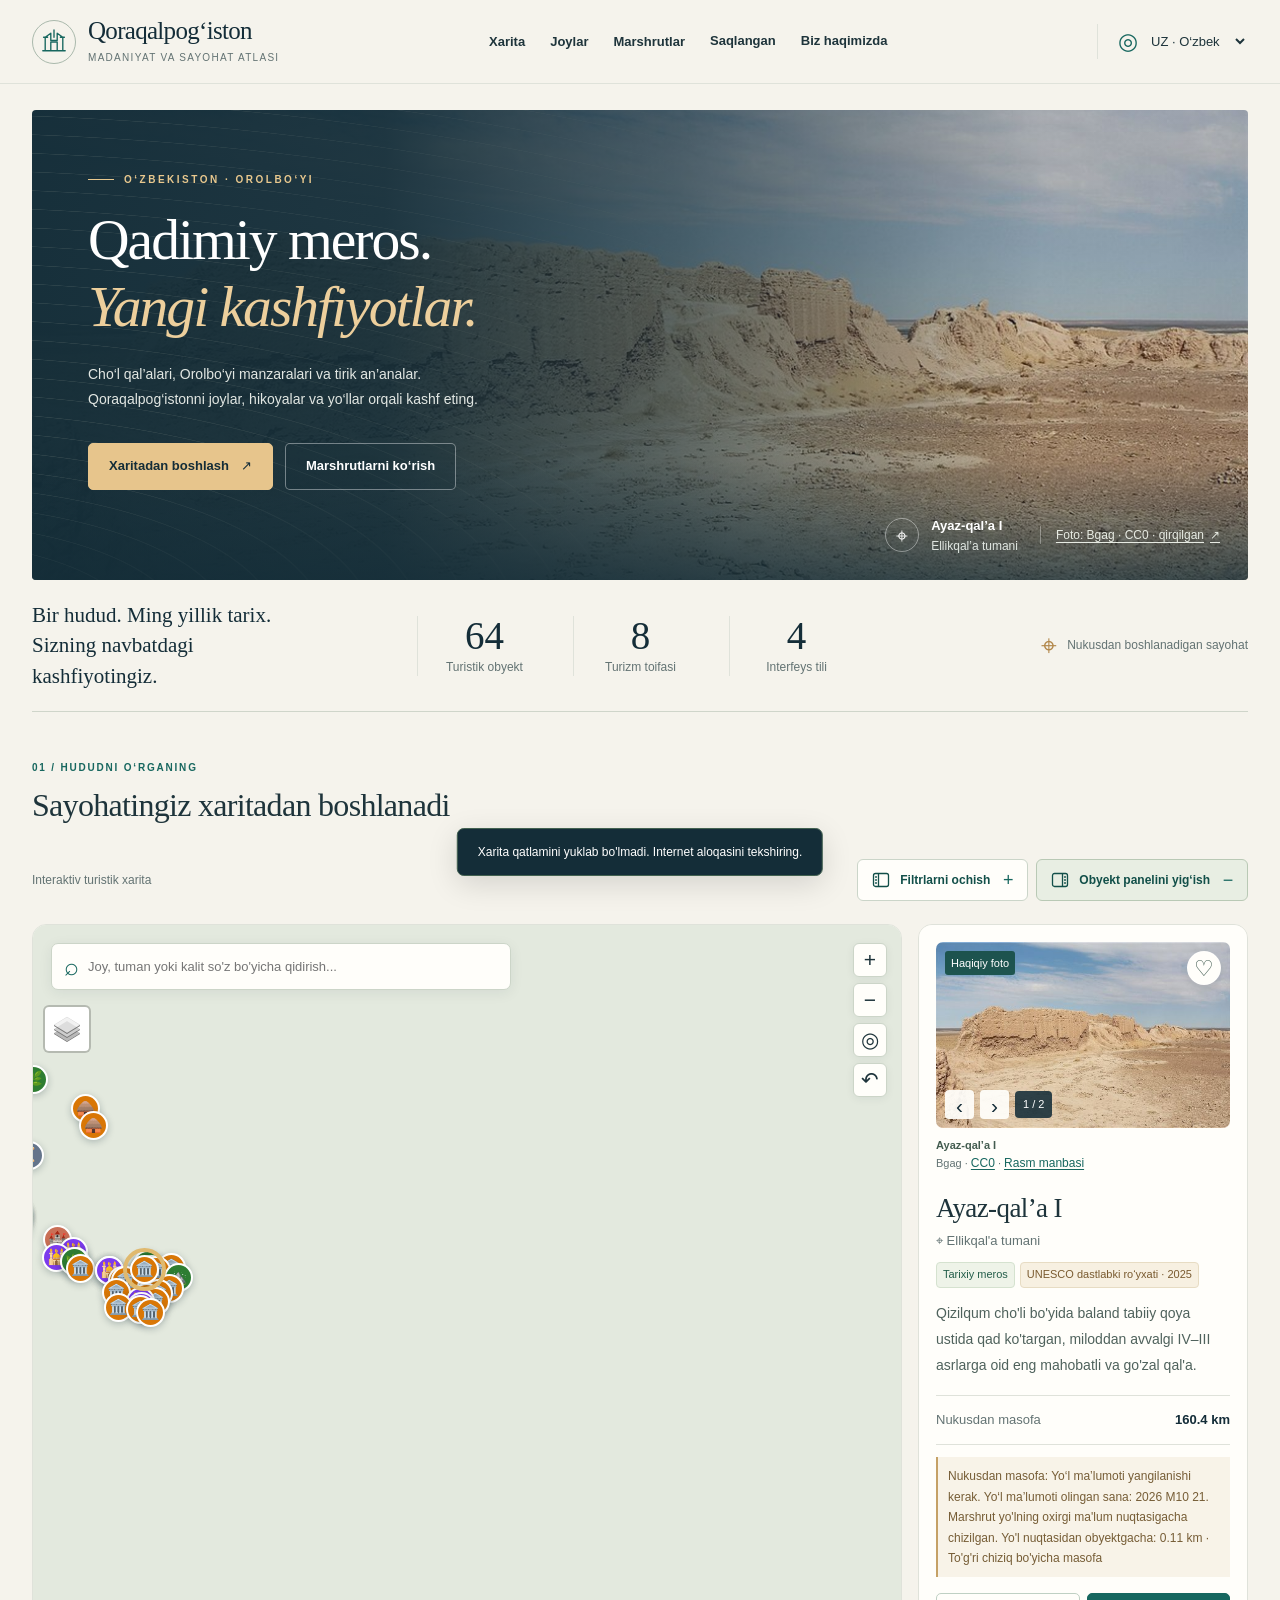
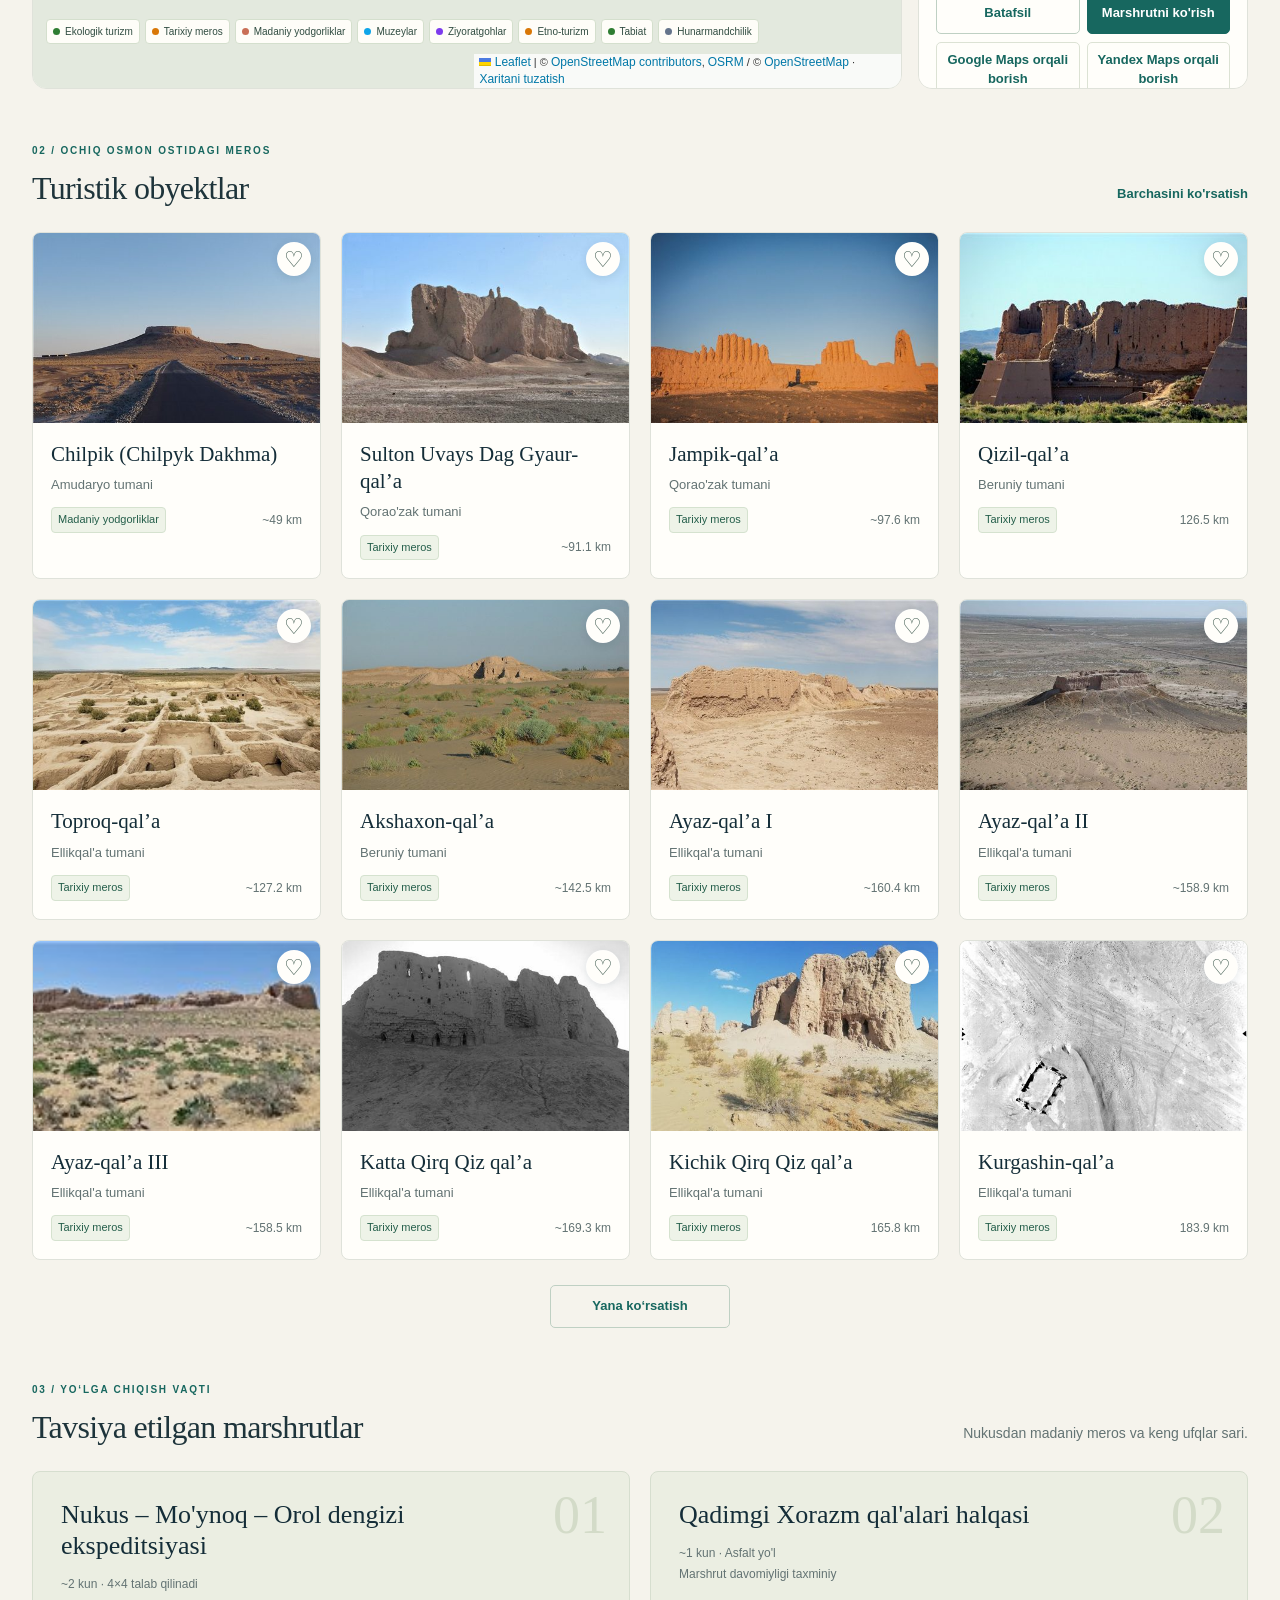
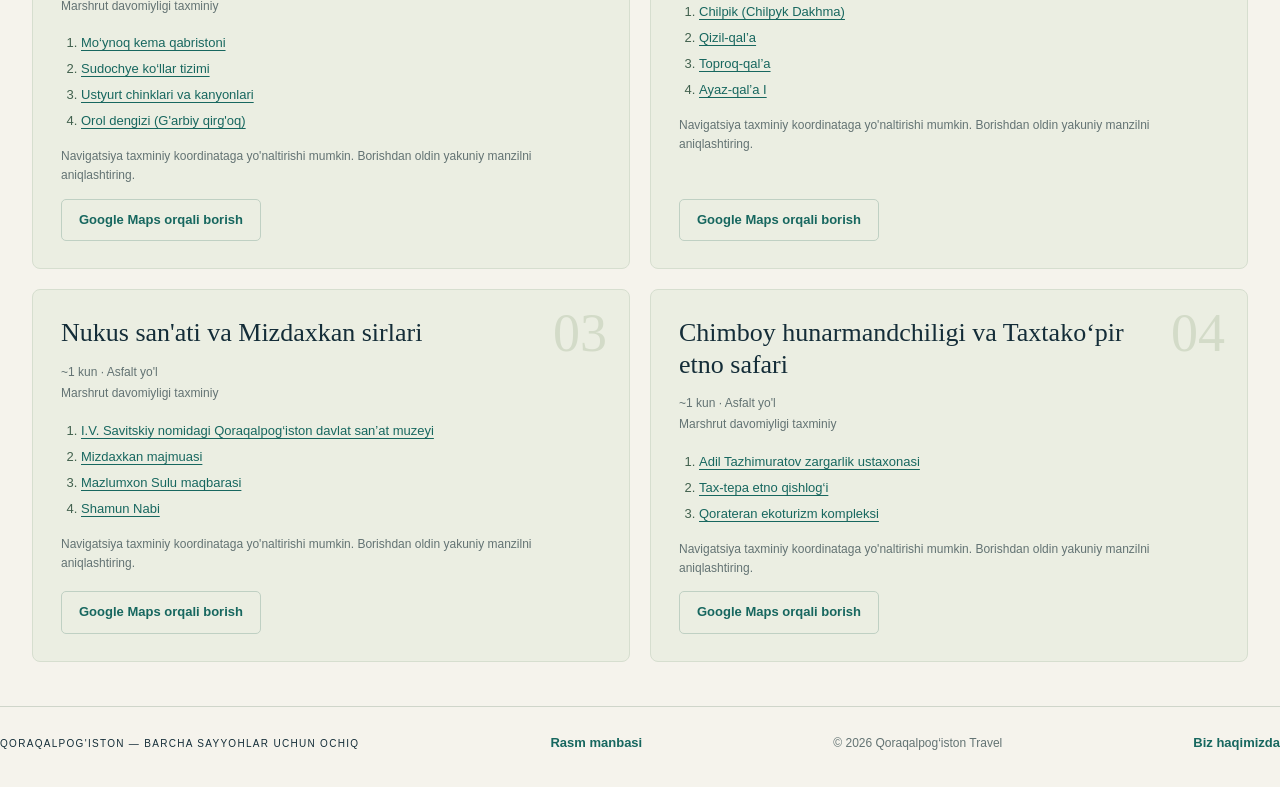
==== index.html @ 1801ad3d "Publish Qoraqalpogiston interactive tourism atlas" ====
<!doctype html>
<html lang="uz">
  <head>
    <meta charset="UTF-8" />
    <meta name="viewport" content="width=device-width, initial-scale=1" />
    <meta
      name="description"
      content="Qoraqalpog‘istonning qal’alari, muzeylari, ziyoratgohlari va tabiiy maskanlari: interaktiv xarita, fotosuratlar va sayohat yo‘nalishlari."
    />
    <meta name="theme-color" content="#142d38" />
    <title>Qoraqalpog‘iston Travel — Madaniyat va sayohat atlasi</title>
    <link rel="preload" as="image" href="assets/images/destinations/07-ayaz-qala-i-02.jpg" />
    <link rel="stylesheet" href="vendor/leaflet/leaflet.css" />
    <link rel="stylesheet" href="css/app.css" />
    <script src="vendor/leaflet/leaflet.js" defer></script>
    <script src="js/media.js" defer></script>
    <script src="js/favorites.js" defer></script>
    <script src="js/i18n.js" defer></script>
    <script src="js/routing.js" defer></script>
    <script src="js/map.js" defer></script>
    <script src="js/filters.js" defer></script>
    <script src="js/search.js" defer></script>
    <script src="js/ui.js" defer></script>
    <script src="js/app.js" defer></script>
  </head>
  <body>
    <a class="skip-link" href="#map-workspace" data-i18n="skipToMap">Xaritaga o‘tish</a>
    <header class="site-header">
      <a class="brand" href="./" data-i18n-aria-label="siteTitle" aria-label="Qoraqalpog‘iston Travel">
        <span class="brand__mark" aria-hidden="true"><svg viewBox="0 0 40 40" fill="none"><path d="M6 31h28M9 30V14l7-5v9h8V9l7 5v16M16 30V20h8v10M7 14h5M28 14h5M20 5v9" stroke="currentColor" stroke-width="1.7" stroke-linecap="round" stroke-linejoin="round" /></svg></span>
        <span>
          <strong data-i18n="brandRegion">Qoraqalpog‘iston</strong>
          <small data-i18n="atlasLabel">Madaniyat va sayohat atlasi</small>
        </span>
      </a>
      <nav class="desktop-nav" data-i18n-aria-label="navigationLabel" aria-label="Asosiy navigatsiya">
        <a href="#map-workspace" data-i18n="mapView">Xarita</a>
        <a href="#popular-destinations-section" data-i18n="navPlaces">Joylar</a>
        <a href="#routes-section" data-i18n="navRoutes">Marshrutlar</a>
        <button
          type="button"
          class="text-button"
          data-action="favorites"
          data-i18n="savedFavorites"
        >
          Saqlangan
        </button>
        <button
          type="button"
          class="text-button"
          data-action="about"
          data-i18n="navAbout"
        >
          Biz haqimizda
        </button>
      </nav>
      <label class="language-picker">
        <span class="language-picker__icon" aria-hidden="true">◎</span>
        <span class="sr-only" data-i18n="languageLabel">Tilni tanlash</span>
        <select id="language-select">
          <option value="uz">UZ · O‘zbek</option>
          <option value="kaa">Qaraqalpaq</option>
          <option value="ru">RU · Русский</option>
          <option value="en">EN · English</option>
        </select>
      </label>
    </header>
    <main id="main-content">
    <div class="intro-shell">
      <section class="atlas-hero" aria-labelledby="hero-title">
        <div class="atlas-hero__content">
          <p class="eyebrow atlas-hero__eyebrow"><span aria-hidden="true"></span><span data-i18n="heroEyebrow">O‘zbekiston · Orolbo‘yi</span></p>
          <h1 id="hero-title"><span data-i18n="heroTitle">Qadimiy meros.</span><em data-i18n="heroTitleAccent">Yangi kashfiyotlar.</em></h1>
          <p class="atlas-hero__description" data-i18n="heroDescription">Cho‘l qal’alari, Orolbo‘yi manzaralari va tirik an’analar. Qoraqalpog‘istonni joylar, hikoyalar va yo‘llar orqali kashf eting.</p>
          <div class="hero-actions">
            <a class="button button--sand" href="#map-workspace"><span data-i18n="heroMapAction">Xaritadan boshlash</span><span aria-hidden="true">↗</span></a>
            <a class="button button--ghost" href="#routes-section" data-i18n="heroRoutesAction">Marshrutlarni ko‘rish</a>
          </div>
        </div>
        <div class="hero-place">
          <span class="hero-place__symbol" aria-hidden="true">⌖</span>
          <div><strong data-i18n="heroPhotoPlace">Ayaz-qal’a I</strong><span data-i18n="heroPhotoDistrict">Ellikqal’a tumani</span></div>
          <a href="https://commons.wikimedia.org/wiki/File:Ayaz-Kala_02.jpg" target="_blank" rel="noopener noreferrer" class="hero-credit"><span data-i18n="heroPhotoCredit">Foto: Bgag · CC0 · qirqilgan</span><span aria-hidden="true">↗</span></a>
        </div>
      </section>
      <div class="atlas-overview">
        <p class="atlas-overview__intro" data-i18n="overviewIntro">Bir hudud. Ming yillik tarix.<br />Sizning navbatdagi kashfiyotingiz.</p>
        <dl class="atlas-stats">
          <div><dt data-i18n="statDestinations">Turistik obyekt</dt><dd id="atlas-count-places">64</dd></div>
          <div><dt data-i18n="statCategories">Turizm toifasi</dt><dd id="atlas-count-categories">8</dd></div>
          <div><dt data-i18n="statLanguages">Interfeys tili</dt><dd>4</dd></div>
        </dl>
        <p class="atlas-overview__note"><span aria-hidden="true">⌖</span><span data-i18n="overviewNote">Nukusdan boshlanadigan sayohat</span></p>
      </div>
    </div>
    <div class="page-shell">
      <section class="atlas-section" id="map-workspace" aria-labelledby="workspace-title" tabindex="-1">
        <div class="section-heading workspace-heading">
          <div><span class="eyebrow" data-i18n="mapEyebrow">01 / Hududni o‘rganing</span><h2 id="workspace-title" data-i18n="mapTitle">Sayohatingiz xaritadan boshlanadi</h2></div>
        </div>
      <div
        id="app-status"
        class="status-banner"
        role="status"
        aria-live="polite"
      >
        <span id="app-status-message" data-i18n="loading">
          Ma’lumotlar yuklanmoqda…
        </span>
        <button
          type="button"
          id="btn-retry-load"
          class="button button--small"
          hidden
          data-i18n="retry"
        >
          Qayta urinish
        </button>
      </div>
      <div
        id="filter-status"
        class="status-banner filter-status"
        role="status"
        aria-live="polite"
        hidden
      >
        <span id="filter-status-message"></span>
        <button
          type="button"
          id="btn-exit-filter"
          class="button button--secondary button--small"
          data-i18n="showAll"
        >
          Barchasini ko‘rsatish
        </button>
      </div>
      <div class="workspace-controls">
        <p class="workspace-controls__label" data-i18n="mapRegionLabel">Interaktiv turistik xarita</p>
        <div class="workspace-controls__buttons" role="group" data-i18n-aria-label="workspacePanels" aria-label="Xarita panellari">
          <button type="button" class="panel-toggle" data-panel-toggle="filters" aria-controls="filters-panel" aria-expanded="false" data-i18n-aria-label="showFilters" aria-label="Filtrlarni ochish">
            <svg viewBox="0 0 20 20" fill="none" aria-hidden="true"><rect x="2.5" y="3.5" width="15" height="13" rx="2" stroke="currentColor" stroke-width="1.3"/><path d="M7.5 4v12M4.5 7h1M4.5 10h1M4.5 13h1" stroke="currentColor" stroke-width="1.3" stroke-linecap="round"/></svg>
            <span data-panel-label="filters">Filtrlarni ochish</span>
            <span class="panel-toggle__arrow" aria-hidden="true">+</span>
          </button>
          <button type="button" class="panel-toggle" data-panel-toggle="details" aria-controls="right-details-panel" aria-expanded="true" data-i18n-aria-label="hideDetails" aria-label="Obyekt panelini yig‘ish">
            <svg viewBox="0 0 20 20" fill="none" aria-hidden="true"><rect x="2.5" y="3.5" width="15" height="13" rx="2" stroke="currentColor" stroke-width="1.3"/><path d="M12.5 4v12M14.5 7h1M14.5 10h1M14.5 13h1" stroke="currentColor" stroke-width="1.3" stroke-linecap="round"/></svg>
            <span data-panel-label="details">Obyekt panelini yig‘ish</span>
            <span class="panel-toggle__arrow" aria-hidden="true">−</span>
          </button>
        </div>
      </div>
      <div class="workspace workspace--filters-collapsed">
        <aside id="filters-panel" class="panel filters-panel" aria-labelledby="filters-title" hidden>
          <div class="panel-heading">
            <h3 id="filters-title" data-i18n="tourismTypesTitle">
              Turizm turlari
            </h3>
            <button
              type="button"
              id="btn-clear-filters"
              class="text-button"
              data-i18n="clearFilters"
            >
              Tozalash
            </button>
          </div>
          <div id="category-filters-container" class="category-list"></div>
          <div class="filter-group">
            <label for="district-select" data-i18n="districtFilterTitle">
              Hudud bo‘yicha
            </label>
            <select id="district-select"></select>
          </div>
          <div class="filter-group">
            <label for="distance-filter-select" data-i18n="distanceFilterTitle">
              Nukusdan xaritadagi yo‘l masofasi
            </label>
            <select id="distance-filter-select">
              <option value="all" data-i18n="distancesAll">
                Barcha masofalar
              </option>
              <option value="50" data-i18n="distanceUnder50">
                50 km dan kam
              </option>
              <option value="150" data-i18n="distance50to150">50–150 km</option>
              <option value="300" data-i18n="distance150to300">
                150–300 km
              </option>
              <option value="remote" data-i18n="distanceOver300">
                300 km dan uzoq
              </option>
            </select>
          </div>
        </aside>
        <section class="panel map-panel" data-i18n-aria-label="mapRegionLabel" aria-label="Interaktiv turistik xarita">
          <div class="map-search">
            <label
              class="sr-only"
              for="map-search-input"
              data-i18n="searchPlaceholder"
            >
              Joy, tuman yoki kalit so‘z bo‘yicha qidirish
            </label>
            <span aria-hidden="true">⌕</span>
            <input
              id="map-search-input"
              type="search"
              autocomplete="off"
              data-i18n="searchPlaceholder"
              placeholder="Joy, tuman yoki kalit so‘z bo‘yicha qidirish…"
            />
          </div>
          <div class="map-toolbar">
            <button
              type="button"
              id="btn-map-zoom-in"
              data-i18n-title="zoomIn"
              aria-label="Yaqinlashtirish"
            >
              +
            </button>
            <button
              type="button"
              id="btn-map-zoom-out"
              data-i18n-title="zoomOut"
              aria-label="Uzoqlashtirish"
            >
              −
            </button>
            <button
              type="button"
              id="btn-map-location"
              data-i18n-title="useMyLocation"
              aria-label="Mening joylashuvim"
            >
              ◎
            </button>
            <button
              type="button"
              id="btn-clear-route"
              data-i18n-title="clearRoute"
              aria-label="Marshrutni tozalash"
            >
              ↶
            </button>
          </div>
          <div id="map-container"></div>
          <div class="map-key" id="map-legend"></div>
        </section>
        <aside
          id="right-details-panel"
          class="panel details-panel"
          data-i18n-aria-label="objectDetailsTitle"
          aria-label="Tanlangan obyekt haqida ma’lumot"
          aria-live="polite"
        ></aside>
      </div>
      </section>
      <section
        id="popular-destinations-section"
        class="panel places-section"
        aria-labelledby="places-title"
      >
        <div class="section-heading">
          <div>
            <span class="eyebrow" data-i18n="placesEyebrow">
              02 / Ochiq osmon ostidagi meros
            </span>
            <h2 id="places-title" data-i18n="allDestinationsTitle">
              Turistik obyektlar
            </h2>
          </div>
          <button
            type="button"
            id="btn-show-all"
            class="text-button"
            data-i18n="showAll"
          >
            Barchasini ko‘rish
          </button>
        </div>
        <div id="popular-cards-container" class="places-grid"></div>
        <div class="section-actions">
          <button
            type="button"
            id="btn-more-places"
            class="button button--secondary"
            hidden
            data-i18n="showMore"
          >
            Yana ko‘rsatish
          </button>
        </div>
      </section>
      <section
        id="routes-section"
        class="panel routes-section"
        aria-labelledby="routes-title"
      >
        <div class="section-heading">
          <div><span class="eyebrow" data-i18n="routesEyebrow">03 / Yo‘lga chiqish vaqti</span><h2 id="routes-title" data-i18n="routesTitle">Sayohat marshrutlari</h2></div>
          <p class="section-description" data-i18n="routesDescription">Nukusdan madaniy meros va keng ufqlar sari.</p>
        </div>
        <div id="routes-container" class="routes-grid"></div>
      </section>
    </div>
    </main>
    <footer class="site-footer">
      <span data-i18n="footerSlogan">
        QORAQALPOG‘ISTON — BARCHA SAYYOHLAR UCHUN OCHIQ
      </span>
      <button
        type="button"
        class="text-button"
        data-action="sources"
        data-i18n="photoSource"
      >
        Foto manbalari
      </button>
      <span>
        ©
        <span id="footer-year">2026</span>
        Qoraqalpog‘iston Travel
      </span>
      <button
        type="button"
        class="text-button"
        data-action="about"
        data-i18n="navAbout"
      >
        Biz haqimizda
      </button>
    </footer>
    <nav class="mobile-nav" data-i18n-aria-label="navigationLabel" aria-label="Asosiy navigatsiya">
      <a href="#map-workspace">
        <span aria-hidden="true">⌖</span>
        <span data-i18n="mapView">Xarita</span>
      </a>
      <a href="#popular-destinations-section">
        <span aria-hidden="true">▦</span>
        <span data-i18n="navPlaces">Joylar</span>
      </a>
      <a href="#routes-section">
        <span aria-hidden="true">↗</span>
        <span data-i18n="navRoutes">Marshrutlar</span>
      </a>
      <button type="button" data-action="favorites">
        <span aria-hidden="true">♡</span>
        <span data-i18n="savedFavorites">Saqlangan</span>
      </button>
    </nav>
    <div id="full-details-modal" class="modal" hidden>
      <div
        class="modal__dialog"
        role="dialog"
        aria-modal="true"
        aria-labelledby="modal-title"
        tabindex="-1"
      >
        <button
          type="button"
          id="btn-close-modal"
          class="icon-button modal__close"
          data-i18n-title="close"
          aria-label="Yopish"
        >
          ×
        </button>
        <div id="modal-body-content"></div>
      </div>
    </div>
    <div id="toast" class="toast" role="status" aria-live="polite" hidden></div>
  </body>
</html>
---- vendor/leaflet/leaflet.css ----
/* required styles */

.leaflet-pane,
.leaflet-tile,
.leaflet-marker-icon,
.leaflet-marker-shadow,
.leaflet-tile-container,
.leaflet-pane > svg,
.leaflet-pane > canvas,
.leaflet-zoom-box,
.leaflet-image-layer,
.leaflet-layer {
	position: absolute;
	left: 0;
	top: 0;
	}
.leaflet-container {
	overflow: hidden;
	}
.leaflet-tile,
.leaflet-marker-icon,
.leaflet-marker-shadow {
	-webkit-user-select: none;
	   -moz-user-select: none;
	        user-select: none;
	  -webkit-user-drag: none;
	}
/* Prevents IE11 from highlighting tiles in blue */
.leaflet-tile::selection {
	background: transparent;
}
/* Safari renders non-retina tile on retina better with this, but Chrome is worse */
.leaflet-safari .leaflet-tile {
	image-rendering: -webkit-optimize-contrast;
	}
/* hack that prevents hw layers "stretching" when loading new tiles */
.leaflet-safari .leaflet-tile-container {
	width: 1600px;
	height: 1600px;
	-webkit-transform-origin: 0 0;
	}
.leaflet-marker-icon,
.leaflet-marker-shadow {
	display: block;
	}
/* .leaflet-container svg: reset svg max-width decleration shipped in Joomla! (joomla.org) 3.x */
/* .leaflet-container img: map is broken in FF if you have max-width: 100% on tiles */
.leaflet-container .leaflet-overlay-pane svg {
	max-width: none !important;
	max-height: none !important;
	}
.leaflet-container .leaflet-marker-pane img,
.leaflet-container .leaflet-shadow-pane img,
.leaflet-container .leaflet-tile-pane img,
.leaflet-container img.leaflet-image-layer,
.leaflet-container .leaflet-tile {
	max-width: none !important;
	max-height: none !important;
	width: auto;
	padding: 0;
	}

.leaflet-container img.leaflet-tile {
	/* See: https://bugs.chromium.org/p/chromium/issues/detail?id=600120 */
	mix-blend-mode: plus-lighter;
}

.leaflet-container.leaflet-touch-zoom {
	-ms-touch-action: pan-x pan-y;
	touch-action: pan-x pan-y;
	}
.leaflet-container.leaflet-touch-drag {
	-ms-touch-action: pinch-zoom;
	/* Fallback for FF which doesn't support pinch-zoom */
	touch-action: none;
	touch-action: pinch-zoom;
}
.leaflet-container.leaflet-touch-drag.leaflet-touch-zoom {
	-ms-touch-action: none;
	touch-action: none;
}
.leaflet-container {
	-webkit-tap-highlight-color: transparent;
}
.leaflet-container a {
	-webkit-tap-highlight-color: rgba(51, 181, 229, 0.4);
}
.leaflet-tile {
	filter: inherit;
	visibility: hidden;
	}
.leaflet-tile-loaded {
	visibility: inherit;
	}
.leaflet-zoom-box {
	width: 0;
	height: 0;
	-moz-box-sizing: border-box;
	     box-sizing: border-box;
	z-index: 800;
	}
/* workaround for https://bugzilla.mozilla.org/show_bug.cgi?id=888319 */
.leaflet-overlay-pane svg {
	-moz-user-select: none;
	}

.leaflet-pane         { z-index: 400; }

.leaflet-tile-pane    { z-index: 200; }
.leaflet-overlay-pane { z-index: 400; }
.leaflet-shadow-pane  { z-index: 500; }
.leaflet-marker-pane  { z-index: 600; }
.leaflet-tooltip-pane   { z-index: 650; }
.leaflet-popup-pane   { z-index: 700; }

.leaflet-map-pane canvas { z-index: 100; }
.leaflet-map-pane svg    { z-index: 200; }

.leaflet-vml-shape {
	width: 1px;
	height: 1px;
	}
.lvml {
	behavior: url(#default#VML);
	display: inline-block;
	position: absolute;
	}


/* control positioning */

.leaflet-control {
	position: relative;
	z-index: 800;
	pointer-events: visiblePainted; /* IE 9-10 doesn't have auto */
	pointer-events: auto;
	}
.leaflet-top,
.leaflet-bottom {
	position: absolute;
	z-index: 1000;
	pointer-events: none;
	}
.leaflet-top {
	top: 0;
	}
.leaflet-right {
	right: 0;
	}
.leaflet-bottom {
	bottom: 0;
	}
.leaflet-left {
	left: 0;
	}
.leaflet-control {
	float: left;
	clear: both;
	}
.leaflet-right .leaflet-control {
	float: right;
	}
.leaflet-top .leaflet-control {
	margin-top: 10px;
	}
.leaflet-bottom .leaflet-control {
	margin-bottom: 10px;
	}
.leaflet-left .leaflet-control {
	margin-left: 10px;
	}
.leaflet-right .leaflet-control {
	margin-right: 10px;
	}


/* zoom and fade animations */

.leaflet-fade-anim .leaflet-popup {
	opacity: 0;
	-webkit-transition: opacity 0.2s linear;
	   -moz-transition: opacity 0.2s linear;
	        transition: opacity 0.2s linear;
	}
.leaflet-fade-anim .leaflet-map-pane .leaflet-popup {
	opacity: 1;
	}
.leaflet-zoom-animated {
	-webkit-transform-origin: 0 0;
	    -ms-transform-origin: 0 0;
	        transform-origin: 0 0;
	}
svg.leaflet-zoom-animated {
	will-change: transform;
}

.leaflet-zoom-anim .leaflet-zoom-animated {
	-webkit-transition: -webkit-transform 0.25s cubic-bezier(0,0,0.25,1);
	   -moz-transition:    -moz-transform 0.25s cubic-bezier(0,0,0.25,1);
	        transition:         transform 0.25s cubic-bezier(0,0,0.25,1);
	}
.leaflet-zoom-anim .leaflet-tile,
.leaflet-pan-anim .leaflet-tile {
	-webkit-transition: none;
	   -moz-transition: none;
	        transition: none;
	}

.leaflet-zoom-anim .leaflet-zoom-hide {
	visibility: hidden;
	}


/* cursors */

.leaflet-interactive {
	cursor: pointer;
	}
.leaflet-grab {
	cursor: -webkit-grab;
	cursor:    -moz-grab;
	cursor:         grab;
	}
.leaflet-crosshair,
.leaflet-crosshair .leaflet-interactive {
	cursor: crosshair;
	}
.leaflet-popup-pane,
.leaflet-control {
	cursor: auto;
	}
.leaflet-dragging .leaflet-grab,
.leaflet-dragging .leaflet-grab .leaflet-interactive,
.leaflet-dragging .leaflet-marker-draggable {
	cursor: move;
	cursor: -webkit-grabbing;
	cursor:    -moz-grabbing;
	cursor:         grabbing;
	}

/* marker & overlays interactivity */
.leaflet-marker-icon,
.leaflet-marker-shadow,
.leaflet-image-layer,
.leaflet-pane > svg path,
.leaflet-tile-container {
	pointer-events: none;
	}

.leaflet-marker-icon.leaflet-interactive,
.leaflet-image-layer.leaflet-interactive,
.leaflet-pane > svg path.leaflet-interactive,
svg.leaflet-image-layer.leaflet-interactive path {
	pointer-events: visiblePainted; /* IE 9-10 doesn't have auto */
	pointer-events: auto;
	}

/* visual tweaks */

.leaflet-container {
	background: #ddd;
	outline-offset: 1px;
	}
.leaflet-container a {
	color: #0078A8;
	}
.leaflet-zoom-box {
	border: 2px dotted #38f;
	background: rgba(255,255,255,0.5);
	}


/* general typography */
.leaflet-container {
	font-family: "Helvetica Neue", Arial, Helvetica, sans-serif;
	font-size: 12px;
	font-size: 0.75rem;
	line-height: 1.5;
	}


/* general toolbar styles */

.leaflet-bar {
	box-shadow: 0 1px 5px rgba(0,0,0,0.65);
	border-radius: 4px;
	}
.leaflet-bar a {
	background-color: #fff;
	border-bottom: 1px solid #ccc;
	width: 26px;
	height: 26px;
	line-height: 26px;
	display: block;
	text-align: center;
	text-decoration: none;
	color: black;
	}
.leaflet-bar a,
.leaflet-control-layers-toggle {
	background-position: 50% 50%;
	background-repeat: no-repeat;
	display: block;
	}
.leaflet-bar a:hover,
.leaflet-bar a:focus {
	background-color: #f4f4f4;
	}
.leaflet-bar a:first-child {
	border-top-left-radius: 4px;
	border-top-right-radius: 4px;
	}
.leaflet-bar a:last-child {
	border-bottom-left-radius: 4px;
	border-bottom-right-radius: 4px;
	border-bottom: none;
	}
.leaflet-bar a.leaflet-disabled {
	cursor: default;
	background-color: #f4f4f4;
	color: #bbb;
	}

.leaflet-touch .leaflet-bar a {
	width: 30px;
	height: 30px;
	line-height: 30px;
	}
.leaflet-touch .leaflet-bar a:first-child {
	border-top-left-radius: 2px;
	border-top-right-radius: 2px;
	}
.leaflet-touch .leaflet-bar a:last-child {
	border-bottom-left-radius: 2px;
	border-bottom-right-radius: 2px;
	}

/* zoom control */

.leaflet-control-zoom-in,
.leaflet-control-zoom-out {
	font: bold 18px 'Lucida Console', Monaco, monospace;
	text-indent: 1px;
	}

.leaflet-touch .leaflet-control-zoom-in, .leaflet-touch .leaflet-control-zoom-out  {
	font-size: 22px;
	}


/* layers control */

.leaflet-control-layers {
	box-shadow: 0 1px 5px rgba(0,0,0,0.4);
	background: #fff;
	border-radius: 5px;
	}
.leaflet-control-layers-toggle {
	background-image: url(images/layers.png);
	width: 36px;
	height: 36px;
	}
.leaflet-retina .leaflet-control-layers-toggle {
	background-image: url(images/layers-2x.png);
	background-size: 26px 26px;
	}
.leaflet-touch .leaflet-control-layers-toggle {
	width: 44px;
	height: 44px;
	}
.leaflet-control-layers .leaflet-control-layers-list,
.leaflet-control-layers-expanded .leaflet-control-layers-toggle {
	display: none;
	}
.leaflet-control-layers-expanded .leaflet-control-layers-list {
	display: block;
	position: relative;
	}
.leaflet-control-layers-expanded {
	padding: 6px 10px 6px 6px;
	color: #333;
	background: #fff;
	}
.leaflet-control-layers-scrollbar {
	overflow-y: scroll;
	overflow-x: hidden;
	padding-right: 5px;
	}
.leaflet-control-layers-selector {
	margin-top: 2px;
	position: relative;
	top: 1px;
	}
.leaflet-control-layers label {
	display: block;
	font-size: 13px;
	font-size: 1.08333em;
	}
.leaflet-control-layers-separator {
	height: 0;
	border-top: 1px solid #ddd;
	margin: 5px -10px 5px -6px;
	}

/* Default icon URLs */
.leaflet-default-icon-path { /* used only in path-guessing heuristic, see L.Icon.Default */
	background-image: url(images/marker-icon.png);
	}


/* attribution and scale controls */

.leaflet-container .leaflet-control-attribution {
	background: #fff;
	background: rgba(255, 255, 255, 0.8);
	margin: 0;
	}
.leaflet-control-attribution,
.leaflet-control-scale-line {
	padding: 0 5px;
	color: #333;
	line-height: 1.4;
	}
.leaflet-control-attribution a {
	text-decoration: none;
	}
.leaflet-control-attribution a:hover,
.leaflet-control-attribution a:focus {
	text-decoration: underline;
	}
.leaflet-attribution-flag {
	display: inline !important;
	vertical-align: baseline !important;
	width: 1em;
	height: 0.6669em;
	}
.leaflet-left .leaflet-control-scale {
	margin-left: 5px;
	}
.leaflet-bottom .leaflet-control-scale {
	margin-bottom: 5px;
	}
.leaflet-control-scale-line {
	border: 2px solid #777;
	border-top: none;
	line-height: 1.1;
	padding: 2px 5px 1px;
	white-space: nowrap;
	-moz-box-sizing: border-box;
	     box-sizing: border-box;
	background: rgba(255, 255, 255, 0.8);
	text-shadow: 1px 1px #fff;
	}
.leaflet-control-scale-line:not(:first-child) {
	border-top: 2px solid #777;
	border-bottom: none;
	margin-top: -2px;
	}
.leaflet-control-scale-line:not(:first-child):not(:last-child) {
	border-bottom: 2px solid #777;
	}

.leaflet-touch .leaflet-control-attribution,
.leaflet-touch .leaflet-control-layers,
.leaflet-touch .leaflet-bar {
	box-shadow: none;
	}
.leaflet-touch .leaflet-control-layers,
.leaflet-touch .leaflet-bar {
	border: 2px solid rgba(0,0,0,0.2);
	background-clip: padding-box;
	}


/* popup */

.leaflet-popup {
	position: absolute;
	text-align: center;
	margin-bottom: 20px;
	}
.leaflet-popup-content-wrapper {
	padding: 1px;
	text-align: left;
	border-radius: 12px;
	}
.leaflet-popup-content {
	margin: 13px 24px 13px 20px;
	line-height: 1.3;
	font-size: 13px;
	font-size: 1.08333em;
	min-height: 1px;
	}
.leaflet-popup-content p {
	margin: 17px 0;
	margin: 1.3em 0;
	}
.leaflet-popup-tip-container {
	width: 40px;
	height: 20px;
	position: absolute;
	left: 50%;
	margin-top: -1px;
	margin-left: -20px;
	overflow: hidden;
	pointer-events: none;
	}
.leaflet-popup-tip {
	width: 17px;
	height: 17px;
	padding: 1px;

	margin: -10px auto 0;
	pointer-events: auto;

	-webkit-transform: rotate(45deg);
	   -moz-transform: rotate(45deg);
	    -ms-transform: rotate(45deg);
	        transform: rotate(45deg);
	}
.leaflet-popup-content-wrapper,
.leaflet-popup-tip {
	background: white;
	color: #333;
	box-shadow: 0 3px 14px rgba(0,0,0,0.4);
	}
.leaflet-container a.leaflet-popup-close-button {
	position: absolute;
	top: 0;
	right: 0;
	border: none;
	text-align: center;
	width: 24px;
	height: 24px;
	font: 16px/24px Tahoma, Verdana, sans-serif;
	color: #757575;
	text-decoration: none;
	background: transparent;
	}
.leaflet-container a.leaflet-popup-close-button:hover,
.leaflet-container a.leaflet-popup-close-button:focus {
	color: #585858;
	}
.leaflet-popup-scrolled {
	overflow: auto;
	}

.leaflet-oldie .leaflet-popup-content-wrapper {
	-ms-zoom: 1;
	}
.leaflet-oldie .leaflet-popup-tip {
	width: 24px;
	margin: 0 auto;

	-ms-filter: "progid:DXImageTransform.Microsoft.Matrix(M11=0.70710678, M12=0.70710678, M21=-0.70710678, M22=0.70710678)";
	filter: progid:DXImageTransform.Microsoft.Matrix(M11=0.70710678, M12=0.70710678, M21=-0.70710678, M22=0.70710678);
	}

.leaflet-oldie .leaflet-control-zoom,
.leaflet-oldie .leaflet-control-layers,
.leaflet-oldie .leaflet-popup-content-wrapper,
.leaflet-oldie .leaflet-popup-tip {
	border: 1px solid #999;
	}


/* div icon */

.leaflet-div-icon {
	background: #fff;
	border: 1px solid #666;
	}


/* Tooltip */
/* Base styles for the element that has a tooltip */
.leaflet-tooltip {
	position: absolute;
	padding: 6px;
	background-color: #fff;
	border: 1px solid #fff;
	border-radius: 3px;
	color: #222;
	white-space: nowrap;
	-webkit-user-select: none;
	-moz-user-select: none;
	-ms-user-select: none;
	user-select: none;
	pointer-events: none;
	box-shadow: 0 1px 3px rgba(0,0,0,0.4);
	}
.leaflet-tooltip.leaflet-interactive {
	cursor: pointer;
	pointer-events: auto;
	}
.leaflet-tooltip-top:before,
.leaflet-tooltip-bottom:before,
.leaflet-tooltip-left:before,
.leaflet-tooltip-right:before {
	position: absolute;
	pointer-events: none;
	border: 6px solid transparent;
	background: transparent;
	content: "";
	}

/* Directions */

.leaflet-tooltip-bottom {
	margin-top: 6px;
}
.leaflet-tooltip-top {
	margin-top: -6px;
}
.leaflet-tooltip-bottom:before,
.leaflet-tooltip-top:before {
	left: 50%;
	margin-left: -6px;
	}
.leaflet-tooltip-top:before {
	bottom: 0;
	margin-bottom: -12px;
	border-top-color: #fff;
	}
.leaflet-tooltip-bottom:before {
	top: 0;
	margin-top: -12px;
	margin-left: -6px;
	border-bottom-color: #fff;
	}
.leaflet-tooltip-left {
	margin-left: -6px;
}
.leaflet-tooltip-right {
	margin-left: 6px;
}
.leaflet-tooltip-left:before,
.leaflet-tooltip-right:before {
	top: 50%;
	margin-top: -6px;
	}
.leaflet-tooltip-left:before {
	right: 0;
	margin-right: -12px;
	border-left-color: #fff;
	}
.leaflet-tooltip-right:before {
	left: 0;
	margin-left: -12px;
	border-right-color: #fff;
	}

/* Printing */

@media print {
	/* Prevent printers from removing background-images of controls. */
	.leaflet-control {
		-webkit-print-color-adjust: exact;
		print-color-adjust: exact;
		}
	}
---- css/app.css ----
﻿:root {
  --navy: #142d38;
  --navy-soft: #233e48;
  --teal: #17675f;
  --teal-dark: #124f49;
  --sand: #b2874a;
  --gold: #e7c58c;
  --ink: #1e343b;
  --muted: #637373;
  --line: #dfe2da;
  --paper: #fffefa;
  --background: #f5f3ec;
  --radius: 14px;
  --serif: Georgia, "Times New Roman", serif;
  font-family: "Segoe UI", Arial, sans-serif;
  color: var(--ink);
  background: var(--background);
  font-synthesis: none;
}
* { box-sizing: border-box; }
html { scroll-behavior: smooth; scroll-padding-top: 96px; }
body { margin: 0; line-height: 1.5; }
button, input, select { font: inherit; }
button, a, input, select { -webkit-tap-highlight-color: transparent; }
button { color: inherit; cursor: pointer; }
button:disabled { opacity: .5; cursor: wait; }
:where(button, a, input, select, [tabindex]):focus-visible {
  outline: 3px solid #b78843;
  outline-offset: 4px;
}
[hidden] { display: none !important; }
h1, h2, h3, p { margin: 0; }
h2 { font: 400 clamp(26px, 2.5vw, 36px)/1.15 var(--serif); letter-spacing: -.7px; }
h3 { font-size: 16px; }
a { color: var(--teal); text-decoration: none; }
img { display: block; max-width: 100%; }
svg { display: block; }
.sr-only {
  position: absolute; width: 1px; height: 1px; padding: 0; overflow: hidden;
  clip: rect(0, 0, 0, 0); white-space: nowrap; border: 0;
}
.skip-link { position: absolute; left: 16px; top: -80px; z-index: 3000; padding: 12px 18px; background: white; }
.skip-link:focus { top: 12px; }
.site-header {
  position: sticky; top: 0; z-index: 1000; min-height: 84px;
  padding: 16px max(32px, calc((100vw - 1560px) / 2));
  display: flex; align-items: center; justify-content: space-between; gap: 28px;
  border-bottom: 1px solid var(--line); background: var(--background);
}
.brand { display: flex; align-items: center; gap: 12px; color: var(--navy); flex-shrink: 0; }
.brand__mark {
  display: grid; place-items: center; width: 44px; height: 44px;
  color: var(--teal); border: 1px solid #aab9ac; border-radius: 50%;
}
.brand__mark svg { width: 32px; height: 32px; }
.brand strong { display: block; font: 400 25px/1 var(--serif); letter-spacing: -.7px; }
.brand small { display: block; margin-top: 7px; color: var(--muted); font-size: 10px; letter-spacing: 1.3px; text-transform: uppercase; }
.desktop-nav { display: flex; align-items: center; gap: 25px; font-size: 13px; }
.desktop-nav a, .desktop-nav .text-button { color: var(--ink); font-size: inherit; font-weight: 600; }
.desktop-nav a:hover, .text-button:hover { color: var(--teal); text-decoration: underline; text-underline-offset: 5px; }
.text-button { padding: 3px 0; border: 0; background: none; color: var(--teal); font-size: 13px; font-weight: 600; line-height: 1.4; }
.language-picker { display: flex; align-items: center; gap: 6px; flex-shrink: 0; padding-left: 20px; border-left: 1px solid var(--line); }
.language-picker__icon { font-size: 23px; color: var(--teal); }
.language-picker select { max-width: 140px; padding: 7px 3px; border: 0; background: transparent; color: var(--ink); font-size: 13px; cursor: pointer; }
.intro-shell, .page-shell { width: min(100%, 1624px); margin-inline: auto; padding-inline: 32px; }
.intro-shell { padding-top: 26px; }
.atlas-hero {
  position: relative; isolation: isolate; overflow: hidden; min-height: 470px;
  display: flex; align-items: center; padding: 54px 56px 82px; color: white; border-radius: 4px;
  background-color: var(--navy);
  background-image: linear-gradient(90deg, #142d38fa 0%, #142d38ef 29%, #142d38a8 53%, #142d3824 83%), url("../assets/images/destinations/07-ayaz-qala-i-02.jpg");
  background-size: cover; background-position: center, right 48%;
}
.atlas-hero::before {
  content: ""; position: absolute; inset: 0; z-index: -1; pointer-events: none; opacity: .12;
  background: repeating-radial-gradient(ellipse at -10% 110%, transparent 0 30px, #c0c4b4 31px 32px, transparent 33px 48px);
  mask-image: linear-gradient(90deg, black, transparent 60%);
}
.atlas-hero::after {
  content: ""; position: absolute; inset: auto 0 0; height: 120px; z-index: -1;
  background: linear-gradient(0deg, #142d38bd, transparent); pointer-events: none;
}
.atlas-hero__content { max-width: 610px; }
.eyebrow { display: block; margin-bottom: 12px; color: var(--teal); font-size: 10px; font-weight: 650; letter-spacing: 1.8px; text-transform: uppercase; }
.atlas-hero__eyebrow { display: flex; align-items: center; gap: 10px; margin-bottom: 23px; color: #e8c88e; letter-spacing: 2.5px; }
.atlas-hero__eyebrow > span:first-child { width: 26px; height: 1px; background: currentColor; }
.atlas-hero h1 { font: 400 clamp(42px, 4.5vw, 68px)/1.04 var(--serif); letter-spacing: -2px; }
.atlas-hero h1 > span, .atlas-hero h1 em { display: block; }
.atlas-hero h1 em { margin-top: 7px; color: #edcf9c; font-weight: 400; }
.atlas-hero__description { max-width: 450px; margin-top: 25px; color: #e2e7e3; font-size: 14px; line-height: 1.85; }
.hero-actions { display: flex; flex-wrap: wrap; gap: 12px; margin-top: 30px; }
.button {
  display: inline-flex; align-items: center; justify-content: center; gap: 12px;
  padding: 11px 17px; border: 1px solid var(--teal); border-radius: 5px;
  background: var(--teal); color: white; font-size: 13px; font-weight: 600; line-height: 1.45; text-align: center;
}
.button:hover { background: var(--teal-dark); color: white; }
.button--sand { padding: 13px 20px; background: var(--gold); border-color: var(--gold); color: var(--navy); }
.button--sand:hover { background: #f1d7ad; color: var(--navy); }
.button--ghost { padding: 13px 20px; background: #142d3833; border-color: #ffffff66; color: #fff; }
.button--ghost:hover { background: #ffffff1c; border-color: #fff; }
.button--secondary { background: transparent; color: var(--teal); border-color: #bfd0c3; }
.button--secondary:hover { background: #edf3e9; color: var(--teal-dark); }
.button--small { padding: 7px 11px; }
.hero-place { position: absolute; right: 28px; bottom: 25px; display: flex; align-items: center; gap: 12px; color: white; }
.hero-place__symbol { display: grid; place-items: center; width: 34px; height: 34px; border: 1px solid #ffffff65; border-radius: 50%; font-size: 21px; }
.hero-place strong { display: block; font-size: 13px; font-weight: 600; }
.hero-place > div > span { display: block; margin-top: 2px; font-size: 12px; color: #e1e7e2; }
.hero-credit { display: flex; align-items: center; gap: 6px; margin-left: 10px; padding-left: 15px; border-left: 1px solid #ffffff55; font-size: 12px; color: #e7ebe3; text-decoration: underline; text-underline-offset: 3px; }
.atlas-overview { display: grid; grid-template-columns: 1fr minmax(380px, 1.25fr) 1fr; align-items: center; gap: 28px; min-height: 132px; border-bottom: 1px solid #cfd5ca; }
.atlas-overview__intro { max-width: 260px; color: var(--navy); font: 400 21px/1.45 var(--serif); }
.atlas-stats { display: grid; grid-template-columns: repeat(3, 1fr); gap: 22px; margin: 0; }
.atlas-stats > div { display: flex; flex-direction: column-reverse; align-items: center; border-left: 1px solid var(--line); }
.atlas-stats dt { margin-top: 3px; color: var(--muted); font-size: 12px; text-align: center; }
.atlas-stats dd { margin: 0; font: 400 39px/1 var(--serif); color: var(--navy); }
.atlas-overview__note { display: flex; align-items: center; justify-self: end; gap: 10px; max-width: 220px; color: var(--muted); font-size: 12px; line-height: 1.7; }
.atlas-overview__note > span:first-child { font-size: 28px; color: var(--sand); }
.page-shell { width: min(100%, 1920px); padding-top: 48px; padding-bottom: 44px; display: flex; flex-direction: column; gap: 54px; }
.atlas-section { min-width: 0; }
.section-heading { display: flex; align-items: end; justify-content: space-between; gap: 24px; margin-bottom: 25px; }
.section-description { max-width: 300px; color: var(--muted); font-size: 14px; line-height: 1.8; }
.workspace-controls { position: sticky; top: 83px; z-index: 900; display: flex; align-items: center; justify-content: space-between; gap: 18px; margin-bottom: 13px; padding-block: 10px; background: var(--background); }
.workspace-controls__label { color: var(--muted); font-size: 12px; }
.workspace-controls__buttons { display: flex; flex-wrap: wrap; gap: 8px; }
.panel-toggle { display: inline-flex; align-items: center; justify-content: center; gap: 9px; min-width: 0; min-height: 42px; padding: 9px 13px; border: 1px solid #cbd5c9; border-radius: 6px; background: var(--paper); color: var(--teal-dark); font-size: 12px; font-weight: 600; }
.panel-toggle [data-panel-label] { min-width: 0; overflow-wrap: anywhere; }
.panel-toggle svg { width: 20px; height: 20px; flex-shrink: 0; }
.panel-toggle:hover { background: #edf3e9; border-color: #a5baa7; }
.panel-toggle[aria-expanded="true"] { background: #e8eee3; border-color: #b9c9b5; }
.panel-toggle__arrow { flex-shrink: 0; min-width: 12px; margin-left: 3px; color: var(--teal); font-size: 18px; font-weight: 400; line-height: 1; }
.workspace { --workspace-height: clamp(660px, calc(100svh - 135px), 960px); display: grid; grid-template-columns: 246px minmax(0, 1fr) 330px; grid-template-areas: "filters map details"; gap: 16px; align-items: stretch; }
.workspace--filters-collapsed { grid-template-columns: minmax(0, 1fr) 330px; grid-template-areas: "map details"; }
.workspace--details-collapsed { grid-template-columns: 246px minmax(0, 1fr); grid-template-areas: "filters map"; }
.workspace--filters-collapsed.workspace--details-collapsed { grid-template-columns: minmax(0, 1fr); grid-template-areas: "map"; }
.workspace > .filters-panel { grid-area: filters; }
.workspace > .map-panel { grid-area: map; }
.workspace > .details-panel { grid-area: details; }
.workspace > .filters-panel, .workspace > .details-panel { height: var(--workspace-height); min-height: 0; overflow: auto; overscroll-behavior: contain; scrollbar-width: thin; scrollbar-color: #c8d1c3 transparent; scroll-margin-top: 95px; }
.panel { min-width: 0; background: var(--paper); border: 1px solid var(--line); border-radius: var(--radius); }
.filters-panel { padding: 20px 18px; }
.panel-heading { display: flex; align-items: start; justify-content: space-between; gap: 12px; padding-bottom: 16px; border-bottom: 1px solid var(--line); }
.panel-heading h3 { font: 400 20px/1.2 var(--serif); }
.panel-heading .text-button { max-width: 92px; text-align: right; font-size: 12px; }
.category-list { padding: 11px 0; display: grid; gap: 3px; }
.category-option { display: flex; align-items: center; justify-content: space-between; gap: 8px; padding: 8px 1px; color: #425750; font-size: 13px; cursor: pointer; border-radius: 5px; }
.category-option:hover { background: #edf3e9; }
.category-option > div, .category-label { display: flex; align-items: center; gap: 7px; }
.category-label { flex: 1; min-width: 0; }
.category-label > span:last-child { min-width: 0; overflow-wrap: anywhere; }
.category-input { width: 15px; height: 15px; flex-shrink: 0; margin: 0; accent-color: var(--teal); }
.category-count { flex-shrink: 0; min-width: 23px; padding: 2px 5px; border: 1px solid #e2e7dd; border-radius: 4px; color: #647163; background: #f4f5ee; font-size: 11px; text-align: center; }
.filter-group { margin-top: 12px; padding-top: 14px; border-top: 1px solid var(--line); }
.filter-group label { display: block; margin-bottom: 8px; color: #485e59; font-size: 12px; font-weight: 650; }
.filter-group select { width: 100%; max-width: 100%; min-width: 0; padding: 10px 5px; color: var(--ink); background: #f7f8f2; border: 1px solid #dce1d5; border-radius: 5px; font-size: 13px; }
.field-note { margin-top: 8px; color: var(--muted); font-size: 12px; line-height: 1.6; }
.map-panel { position: relative; overflow: hidden; isolation: isolate; height: var(--workspace-height, 760px); }
#map-container { width: 100%; height: 100%; min-height: 400px; z-index: 0; background: #e3e9de; }
.map-search { position: absolute; top: 18px; left: 18px; right: 69px; max-width: 460px; z-index: 500; display: flex; align-items: center; gap: 9px; padding: 0 12px; background: var(--paper); border: 1px solid #ccd5c8; border-radius: 7px; box-shadow: 0 3px 14px #142d3812; }
.map-search > span { color: var(--teal); font-size: 25px; }
.map-search input { width: 100%; min-width: 0; padding: 13px 0; background: none; border: 0; color: var(--ink); font-size: 13px; }
.map-search input:focus-visible { outline-offset: 0; }
.map-toolbar { position: absolute; right: 14px; top: 18px; z-index: 500; display: grid; gap: 6px; }
.map-toolbar button { display: grid; place-items: center; width: 34px; height: 34px; padding: 0; border: 1px solid #ccd5c8; border-radius: 6px; background: var(--paper); font-size: 21px; box-shadow: 0 2px 8px #142d3810; }
.map-toolbar button:hover { background: #edf3e9; }
.map-key { position: absolute; left: 13px; bottom: 44px; right: 13px; z-index: 500; display: flex; flex-wrap: wrap; gap: 5px; pointer-events: none; color: #304c41; font-size: 10px; }
.map-key > span { display: flex; align-items: center; gap: 5px; padding: 4px 6px; border: 1px solid #d4dfcd; border-radius: 4px; background: #fffefaf2; }
.map-key i { display: block; width: 7px; height: 7px; border-radius: 50%; }
.map-pin, .capital-pin { display: grid; place-items: center; width: 29px; height: 29px; border: 2px solid white; border-radius: 50%; color: white; font-size: 15px; box-shadow: 0 2px 7px #142d3840; cursor: pointer; }
.map-pin:hover { outline: 3px solid #fff9; }
.map-pin--selected { outline: 4px solid #e0b96e; outline-offset: 3px; }
.capital-pin { background: #294b69; font-size: 16px; }
.custom-destination-pin, .custom-nukus-pin { background: transparent; border: 0; }
.leaflet-container { font: 13px "Segoe UI", Arial, sans-serif; }
.leaflet-control-layers { border-radius: 6px !important; font-size: 13px !important; }
.leaflet-top.leaflet-left .leaflet-control-layers { margin-top: 80px; }
.leaflet-control-attribution { max-width: 90%; font-size: 11px !important; line-height: 1.4; }
.leaflet-control-attribution a { font-size: 12px; }
.details-panel { padding: 17px; }
.gallery { position: relative; overflow: hidden; border-radius: 7px; background: #e9eee3; }
.gallery__image { width: 100%; height: 186px; object-fit: cover; }
.gallery__controls { position: absolute; left: 9px; bottom: 9px; display: flex; align-items: center; gap: 6px; }
.gallery__counter { padding: 5px 8px; background: #142d38df; border-radius: 4px; color: white; font-size: 11px; }
.gallery__controls button { width: 29px; height: 29px; padding: 0; background: #fffefaef; border: 0; border-radius: 4px; color: var(--navy); font-size: 21px; }
.favorite-button { position: absolute; top: 9px; right: 9px; display: grid; place-items: center; width: 34px; height: 34px; padding: 0; background: var(--paper); border: 1px solid #ffffff88; border-radius: 50%; color: #405b50; font-size: 22px; box-shadow: 0 2px 8px #142d381a; }
.favorite-button[aria-pressed="true"] { color: #a63b47; }
.photo-badge { position: absolute; top: 9px; left: 9px; max-width: calc(100% - 64px); padding: 4px 6px; border-radius: 3px; background: #174f46eb; color: white; font-size: 11px; }
.photo-badge--overview { background: #75552beb; }
.photo-credit { margin-top: 8px; color: var(--muted); font-size: 11px; line-height: 1.65; overflow-wrap: anywhere; }
.photo-credit a { font-size: 12px; text-decoration: underline; text-underline-offset: 2px; }
.photo-credit__caption { color: #435c4f; font-weight: 600; }
.photo-credit__required { display: block; margin-top: 6px; }
.photo-placeholder { display: flex; flex-direction: column; align-items: center; justify-content: center; gap: 8px; height: 186px; padding: 20px; background: #eceee3; color: var(--muted); font-size: 12px; text-align: center; }
.photo-placeholder > span:first-child { color: var(--sand); font-size: 30px; }
.destination-title { margin-top: 19px; font: 400 27px/1.15 var(--serif); letter-spacing: -.6px; }
.destination-district { margin: 7px 0 12px; color: var(--muted); font-size: 13px; }
.destination-tags { display: flex; flex-wrap: wrap; gap: 5px; margin-bottom: 13px; }
.tag { padding: 3px 6px; border: 1px solid #d5e2cf; border-radius: 4px; background: #eef3e8; color: #245e4a; font-size: 11px; line-height: 1.6; }
.tag--sand { color: #795a2f; background: #f7f0e1; border-color: #e7dcc3; }
.destination-description { margin-bottom: 16px; color: #4f625c; font-size: 14px; line-height: 1.85; }
.stats { display: grid; gap: 11px; margin: 0; padding: 14px 0; border-top: 1px solid var(--line); border-bottom: 1px solid var(--line); font-size: 13px; }
.stat { display: flex; align-items: baseline; justify-content: space-between; gap: 15px; }
.stat dt { max-width: 52%; color: var(--muted); }
.stat dd { flex: 1; min-width: 0; margin: 0; color: var(--navy); font-weight: 650; line-height: 1.6; text-align: right; overflow-wrap: anywhere; }
.route-note { margin-top: 12px; padding: 9px 10px; border-left: 2px solid #c5a166; background: #f8f3e8; color: #765d36; font-size: 12px; line-height: 1.7; }
.route-note:empty { display: none; }
.detail-actions { display: flex; flex-wrap: wrap; gap: 7px; margin-top: 16px; }
.detail-actions .button { flex: 1; min-width: 110px; padding: 10px 8px; font-size: 13px; }
.navigation-links { display: flex; flex-wrap: wrap; gap: 7px; margin-top: 8px; }
.navigation-links .button { flex: 1; min-width: 100px; padding: 8px 5px; border-color: #dce2d4; font-size: 13px; }
.coordinates-line { margin-top: 13px; color: var(--muted); font-size: 12px; line-height: 1.7; overflow-wrap: anywhere; }
.coordinates-line a { text-decoration: underline; text-underline-offset: 2px; }
.places-section, .routes-section { padding: 0; border: 0; border-radius: 0; background: transparent; }
.places-grid { display: grid; grid-template-columns: repeat(4, minmax(0, 1fr)); gap: 20px; }
.place-card { position: relative; overflow: hidden; display: flex; flex-direction: column; border: 1px solid var(--line); border-radius: 8px; background: var(--paper); }
.place-card:hover { border-color: #9eaf97; }
.place-card__open { display: flex; flex-direction: column; height: 100%; padding: 0; border: 0; background: none; text-align: left; }
.place-card__open:focus-visible { outline-offset: -4px; }
.place-card__photo { width: 100%; height: 190px; object-fit: cover; background: #e8ede0; }
.place-card .photo-placeholder { width: 100%; height: 190px; }
.place-card__body { width: 100%; padding: 18px; }
.place-card__body h3 { margin-bottom: 7px; color: var(--navy); font: 400 21px/1.3 var(--serif); }
.place-card__district { margin-bottom: 13px; color: var(--muted); font-size: 13px; }
.place-card__meta { display: flex; align-items: center; justify-content: space-between; flex-wrap: wrap; gap: 8px; font-size: 12px; color: var(--muted); }
.place-card .favorite-button { z-index: 1; }
.section-actions { margin-top: 25px; text-align: center; }
.section-actions .button { min-width: 180px; }
.empty-state { grid-column: 1/-1; padding: 40px 22px; color: var(--muted); font-size: 13px; line-height: 1.8; text-align: center; }
.empty-state .button { margin-top: 18px; }
.details-panel.details-panel--empty { display: flex; align-items: center; justify-content: center; }
.routes-grid { display: grid; grid-template-columns: repeat(2, minmax(0, 1fr)); gap: 20px; counter-reset: route; }
.route-card { position: relative; display: flex; flex-direction: column; align-items: start; gap: 13px; padding: 27px 28px; border: 1px solid #d6decf; border-radius: 8px; background: #ebeee2; counter-increment: route; }
.route-card::before { content: "0" counter(route); position: absolute; right: 22px; top: 16px; color: #d3dbc8; font: 400 54px/1 var(--serif); pointer-events: none; }
.route-card h3 { position: relative; max-width: calc(100% - 60px); color: var(--navy); font: 400 26px/1.2 var(--serif); }
.route-card__meta { position: relative; color: var(--muted); font-size: 12px; line-height: 1.8; }
.route-card ol { margin: 0; padding-left: 20px; color: #42614e; font-size: 13px; line-height: 2; }
.route-card li button { padding: 0; border: 0; background: none; color: var(--teal); font-size: inherit; text-align: left; text-decoration: underline; text-underline-offset: 3px; }
.route-card .field-note { max-width: 500px; margin-top: 0; }
.route-card .button { margin-top: auto; }
.site-footer { max-width: 1560px; margin: 0 auto; padding: 24px 0 32px; display: flex; align-items: center; justify-content: space-between; flex-wrap: wrap; gap: 16px; border-top: 1px solid #cfd5ca; color: var(--muted); font-size: 12px; }
.site-footer > span:first-child { max-width: 360px; color: var(--navy); font-size: 10px; letter-spacing: 1.3px; }
.site-footer .text-button { font-size: 13px; }
.mobile-nav { display: none; }
.status-banner { display: flex; align-items: center; justify-content: space-between; gap: 15px; margin-bottom: 16px; padding: 12px 15px; border: 1px solid #cadcc5; border-radius: 6px; background: #edf5e8; color: var(--teal-dark); font-size: 12px; line-height: 1.7; }
.status-banner--error { border-color: #e4cfc1; background: #fff0e6; color: #8d442d; }
.filter-status { flex-wrap: wrap; }
.modal { position: fixed; inset: 0; z-index: 2000; display: flex; align-items: center; justify-content: center; padding: 24px; overflow: auto; background: #142d38c9; }
.modal__dialog { position: relative; width: 100%; max-width: 800px; max-height: 90vh; overflow: auto; padding: 28px; border-radius: 12px; background: var(--paper); box-shadow: 0 24px 80px #0003; }
.modal__close { position: absolute; right: 12px; top: 12px; z-index: 2; }
.icon-button { display: grid; place-items: center; width: 34px; height: 34px; padding: 0; border: 1px solid var(--line); border-radius: 50%; background: var(--paper); font-size: 23px; }
.modal .gallery__image { height: 370px; object-fit: contain; background: #e9eee3; }
.modal h2 { margin: 20px 0 9px; padding-right: 28px; font-size: 33px; }
.modal-section { margin-top: 22px; font-size: 14px; line-height: 1.9; }
.modal-section h3 { margin-bottom: 9px; font: 400 22px/1.2 var(--serif); }
.modal-section p { color: #4b6255; }
.place-summary, .modal-section .place-summary { color: var(--muted); font-size: 14px; line-height: 1.8; }
.modal .navigation-links { margin-block: 16px 20px; }
.about-profile { padding: 8px 8px 6px; }
.about-profile__eyebrow { max-width: calc(100% - 35px); }
.modal .about-profile h2 { margin-top: 18px; max-width: 620px; padding-right: 0; font-size: clamp(28px, 4vw, 39px); }
.about-profile__name { display: block; margin-top: 28px; padding-top: 23px; border-top: 1px solid var(--line); color: var(--navy); font: 400 27px/1.25 var(--serif); }
.about-profile__position { max-width: 610px; margin-top: 10px; color: var(--muted); font-size: 14px; line-height: 1.8; }
.about-profile__text { max-width: 610px; margin-top: 22px; padding-left: 17px; border-left: 2px solid var(--sand); color: #4b6255; font-size: 14px; line-height: 1.9; }
.gallery-thumbnails { display: flex; gap: 8px; margin-top: 10px; padding: 3px; overflow: auto; }
.gallery-thumbnails button { flex-shrink: 0; overflow: hidden; padding: 0; border: 2px solid transparent; border-radius: 4px; }
.gallery-thumbnails button[aria-pressed="true"] { border-color: var(--teal); }
.gallery-thumbnails img { width: 68px; height: 50px; object-fit: cover; }
.source-list { list-style: none; padding: 0; font-size: 12px; line-height: 1.8; }
.source-list li { padding: 12px 0; border-bottom: 1px solid var(--line); }
.source-list strong { display: block; font-size: 13px; }
.toast { position: fixed; bottom: 24px; left: 50%; z-index: 2500; width: max-content; max-width: min(550px, 90vw); padding: 13px 20px; border: 1px solid #426150; border-radius: 7px; background: var(--navy); color: white; font-size: 12px; line-height: 1.7; transform: translateX(-50%); box-shadow: 0 8px 30px #0002; }
.desktop-nav [data-action="favorites"][aria-pressed="true"], .mobile-nav [data-action="favorites"][aria-pressed="true"] { color: var(--teal-dark); text-decoration: underline; text-underline-offset: 5px; }
@media (min-width: 1600px) {
  .workspace { gap: 20px; }
}
@media (max-width: 1270px) {
  .desktop-nav { gap: 18px; }
  .atlas-hero { padding: 50px 40px 85px; }
  .atlas-hero h1 { font-size: 58px; }
  .atlas-overview { grid-template-columns: 1fr 1.35fr; }
  .atlas-overview__note { display: none; }
  .site-footer { margin-inline: 32px; }
  .place-card__photo, .place-card .photo-placeholder { height: 160px; }
  .place-card__body { padding: 15px; }
  .place-card__body h3 { font-size: 19px; }
}
@media (max-width: 1000px) {
  .site-header { gap: 18px; }
  .desktop-nav { gap: 14px; }
  .desktop-nav [data-action="favorites"] { display: none; }
  .brand strong { font-size: 23px; }
  .brand small { letter-spacing: .8px; font-size: 9px; }
  .language-picker { padding-left: 12px; }
  .atlas-hero { min-height: 450px; background-position: center, 65% center; }
  .atlas-hero__content { max-width: 550px; }
  .atlas-hero h1 { font-size: 53px; }
  .hero-credit { max-width: 160px; }
  .places-grid { grid-template-columns: repeat(3, minmax(0, 1fr)); }
  .section-description { max-width: 240px; }
  .workspace { grid-template-columns: minmax(0, 1fr) 310px; grid-template-areas: "map details" "filters filters"; }
  .workspace--filters-collapsed { grid-template-areas: "map details"; }
  .workspace--details-collapsed { grid-template-columns: minmax(0, 1fr); grid-template-areas: "map" "filters"; }
  .workspace--filters-collapsed.workspace--details-collapsed { grid-template-areas: "map"; }
  .workspace > .filters-panel { height: auto; max-height: none; display: grid; grid-template-columns: repeat(3, minmax(0, 1fr)); gap: 12px 20px; }
  .filters-panel > .panel-heading, .filters-panel > .category-list { grid-column: 1/-1; }
  .filters-panel > .category-list { grid-template-columns: repeat(3, minmax(0, 1fr)); column-gap: 20px; }
}
@media (max-width: 800px) {
  html { scroll-padding-top: 84px; }
  .site-header { min-height: 74px; padding: 13px 20px; }
  .desktop-nav { display: none; }
  .brand__mark { width: 38px; height: 38px; }
  .brand__mark svg { width: 28px; height: 28px; }
  .brand strong { font-size: 23px; }
  .brand small { font-size: 9px; letter-spacing: .4px; }
  .language-picker select { max-width: 125px; font-size: 16px; }
  .intro-shell, .page-shell { padding-inline: 20px; }
  .intro-shell { padding-top: 16px; }
  .atlas-hero { min-height: 465px; padding: 35px 30px 95px; background-image: linear-gradient(90deg, #142d38f5, #142d38cb 52%, #142d3870), url("../assets/images/destinations/07-ayaz-qala-i-02.jpg"); background-position: center, 60% center; }
  .atlas-hero h1 { font-size: clamp(39px, 7vw, 57px); letter-spacing: -1.6px; }
  .atlas-hero__description { max-width: 420px; margin-top: 20px; font-size: 14px; }
  .atlas-hero__eyebrow { margin-bottom: 20px; font-size: 10px; }
  .hero-actions { margin-top: 24px; }
  .hero-place { left: 30px; right: 22px; bottom: 21px; }
  .hero-credit { max-width: none; margin-left: auto; }
  .atlas-overview { gap: 20px; min-height: 128px; }
  .atlas-overview__intro { max-width: 200px; font-size: 18px; }
  .atlas-stats { gap: 12px; }
  .atlas-stats dd { font-size: 33px; }
  .atlas-stats dt { max-width: 110px; font-size: 12px; }
  .page-shell { padding-top: 35px; gap: 40px; }
  .section-heading { align-items: start; gap: 16px; }
  .section-description { display: none; }
  .workspace-controls { top: 73px; align-items: start; flex-direction: column; gap: 10px; }
  .workspace-controls__buttons { width: 100%; }
  .panel-toggle { flex: 1; min-height: 44px; }
  .workspace { --workspace-height: clamp(510px, 77svh, 780px); grid-template-columns: minmax(0, 1fr); grid-template-areas: "map" "filters" "details"; gap: 16px; }
  .workspace--filters-collapsed { grid-template-areas: "map" "details"; }
  .workspace--details-collapsed { grid-template-areas: "map" "filters"; }
  .workspace--filters-collapsed.workspace--details-collapsed { grid-template-areas: "map"; }
  .map-panel { width: 100%; }
  .workspace > .filters-panel { grid-template-columns: repeat(2, minmax(0, 1fr)); gap: 10px 18px; width: 100%; padding: 18px; }
  .panel-heading, .category-list { grid-column: 1/-1; }
  .panel-heading { align-items: center; padding-bottom: 12px; }
  .panel-heading .text-button { max-width: none; }
  .filters-panel > .category-list { grid-template-columns: repeat(2, minmax(0, 1fr)); gap: 3px 20px; padding: 2px 0; }
  .category-option { font-size: 13px; }
  .filter-group { min-width: 0; padding-top: 12px; margin-top: 0; }
  .filter-group label { min-height: 36px; font-size: 12px; }
  .filter-group select, .map-search input { font-size: 16px; }
  .workspace > .details-panel { width: 100%; height: auto; max-height: none; padding: 18px; overflow: visible; }
  .details-panel .destination-title { margin-top: 19px; }
  .gallery__image, .photo-placeholder { height: 300px; }
  .destination-description { font-size: 14px; }
  .photo-credit { font-size: 11px; }
  .stats { font-size: 13px; }
  .destination-district { font-size: 13px; }
  .route-note { font-size: 12px; }
  .tag { font-size: 11px; }
  .detail-actions .button, .navigation-links .button { font-size: 13px; }
  .coordinates-line { font-size: 12px; }
  .places-grid { grid-template-columns: repeat(2, minmax(0, 1fr)); gap: 16px; }
  .place-card__photo, .place-card .photo-placeholder { height: 190px; }
  .routes-grid { grid-template-columns: 1fr; gap: 16px; }
  .route-card { padding: 24px; }
  .site-footer { margin-inline: 20px; padding-bottom: 100px; gap: 18px; line-height: 1.8; }
  .site-footer > span:first-child { max-width: none; width: 100%; }
  .mobile-nav { position: fixed; bottom: 0; left: 0; right: 0; z-index: 1100; display: flex; align-items: center; justify-content: space-around; padding: 8px 6px max(8px, env(safe-area-inset-bottom)); border-top: 1px solid #d4ddd0; background: var(--paper); }
  .mobile-nav a, .mobile-nav button { flex: 1; display: flex; flex-direction: column; align-items: center; gap: 2px; min-width: 0; min-height: 50px; padding: 3px 4px; border: 0; background: none; color: var(--navy); font-size: 12px; font-weight: 600; }
  .mobile-nav a > span:first-child, .mobile-nav button > span:first-child { font-size: 22px; }
  .toast { bottom: 86px; }
  .modal { padding: 14px; }
  .modal__dialog { max-height: 87vh; padding: 20px; }
  .modal .gallery__image { height: 290px; }
}
@media (max-width: 480px) {
  .site-header { gap: 10px; padding-inline: 14px; }
  .brand { flex: 1; gap: 8px; min-width: 0; }
  .brand > span:last-child { min-width: 0; }
  .brand__mark { width: 31px; height: 31px; flex-shrink: 0; }
  .brand__mark svg { width: 23px; height: 23px; }
  .brand strong { font-size: 19px; letter-spacing: -.8px; }
  .brand small { max-width: 165px; font-size: 9px; letter-spacing: .1px; }
  .language-picker { gap: 2px; padding-left: 8px; }
  .language-picker__icon { display: none; }
  .language-picker select { max-width: 104px; padding-inline: 0; font-size: 16px; }
  .intro-shell, .page-shell { padding-inline: 14px; }
  .atlas-hero { min-height: 480px; padding: 30px 22px 110px; }
  .atlas-hero h1 { font-size: clamp(32px, 8.8vw, 42px); letter-spacing: -1px; }
  .atlas-hero__description { font-size: 14px; line-height: 1.85; }
  .hero-actions { align-items: start; flex-direction: column; gap: 10px; }
  .hero-actions .button { max-width: 100%; padding: 12px 15px; font-size: 13px; }
  .hero-place { left: 22px; right: 18px; flex-wrap: wrap; gap: 9px; }
  .hero-place strong { font-size: 13px; }
  .hero-credit { width: calc(100% - 43px); max-width: none; margin: 0 0 0 43px; padding: 0; border: 0; font-size: 12px; }
  .atlas-overview { grid-template-columns: 1fr; gap: 15px; padding: 22px 0; }
  .atlas-overview__intro { max-width: none; font-size: 17px; text-align: center; }
  .atlas-stats { gap: 0; }
  .atlas-stats > div:first-child { border-left: 0; }
  .atlas-stats dd { font-size: 32px; }
  .atlas-stats dt { font-size: 12px; }
  .page-shell { padding-top: 31px; gap: 36px; }
  h2 { font-size: 28px; letter-spacing: -.6px; }
  .eyebrow { font-size: 10px; letter-spacing: 1.4px; }
  .section-heading { margin-bottom: 19px; gap: 12px; }
  .section-heading > .text-button { max-width: 100px; flex-shrink: 0; font-size: 12px; }
  .workspace { --workspace-height: clamp(500px, 76svh, 680px); }
  .workspace-controls__label { font-size: 11px; }
  .workspace-controls__buttons { gap: 7px; }
  .panel-toggle { gap: 6px; padding: 9px 8px; font-size: 11px; line-height: 1.45; }
  .panel-toggle svg { width: 18px; height: 18px; }
  .panel-toggle__arrow { margin-left: 0; font-size: 17px; }
  .map-search { top: 13px; left: 11px; right: 72px; padding-inline: 9px; }
  .map-search input { padding-block: 12px; font-size: 16px; }
  .map-toolbar { top: 13px; right: 10px; gap: 5px; }
  .map-toolbar button { width: 32px; height: 32px; }
  .map-key { left: 10px; right: 10px; bottom: 72px; gap: 4px; font-size: 10px; }
  .map-key > span { padding: 3px 4px; gap: 4px; }
  .workspace > .filters-panel { grid-template-columns: minmax(0, 1fr); gap: 9px 12px; padding: 16px; }
  .filters-panel > .category-list { grid-template-columns: minmax(0, 1fr); column-gap: 13px; }
  .category-option { font-size: 13px; }
  .category-label { gap: 5px; }
  .category-count { min-width: 23px; padding-inline: 5px; font-size: 11px; }
  .filter-group label { min-height: 0; font-size: 12px; }
  .filter-group select { font-size: 16px; }
  .workspace > .details-panel { padding: 16px; }
  .gallery__image, .photo-placeholder { height: 230px; }
  .places-grid { gap: 10px; }
  .place-card__photo, .place-card .photo-placeholder { height: 132px; }
  .place-card__body { padding: 12px 10px; }
  .place-card__body h3 { font-size: 17px; }
  .place-card__district { margin-bottom: 10px; font-size: 12px; }
  .place-card__meta { align-items: start; flex-direction: column; gap: 5px; font-size: 12px; }
  .place-card__meta .tag { font-size: 11px; }
  .place-card .favorite-button { width: 29px; height: 29px; top: 7px; right: 7px; font-size: 20px; }
  .route-card { padding: 21px; }
  .route-card h3 { font-size: 24px; }
  .route-card li { margin-bottom: 4px; }
  .site-footer { margin-inline: 14px; }
  .modal { padding: 9px; }
  .modal__dialog { padding: 16px; }
  .modal .gallery__image { height: 230px; }
  .modal h2 { font-size: 28px; }
}
@media (max-width: 359px) {
  .brand__mark { display: none; }
  .brand strong { font-size: 20px; }
  .brand small { max-width: 176px; }
  .atlas-hero h1 { font-size: 31px; }
  .atlas-hero { padding-inline: 18px; }
  .hero-actions .button { padding-inline: 13px; font-size: 13px; }
  .stat { gap: 10px; }
}
@media (pointer: coarse) {
  .map-toolbar button, .gallery__controls button, .favorite-button,
  .place-card .favorite-button, .icon-button {
    width: 44px; height: 44px; min-width: 44px; min-height: 44px;
  }
  .map-search { right: 76px; }
  .filter-group select, .language-picker select, .map-search input { font-size: 16px; }
  .category-option, .button, .text-button,
  .filter-group select, .language-picker select, .panel-toggle { min-height: 44px; }
  .category-input { width: 18px; height: 18px; }
  .route-card li button { min-height: 44px; padding-block: 7px; }
  .leaflet-control-layers-toggle { width: 44px; height: 44px; }
}
@media (prefers-reduced-motion: reduce) {
  html { scroll-behavior: auto; }
  *, *::before, *::after { transition: none !important; animation: none !important; }
}
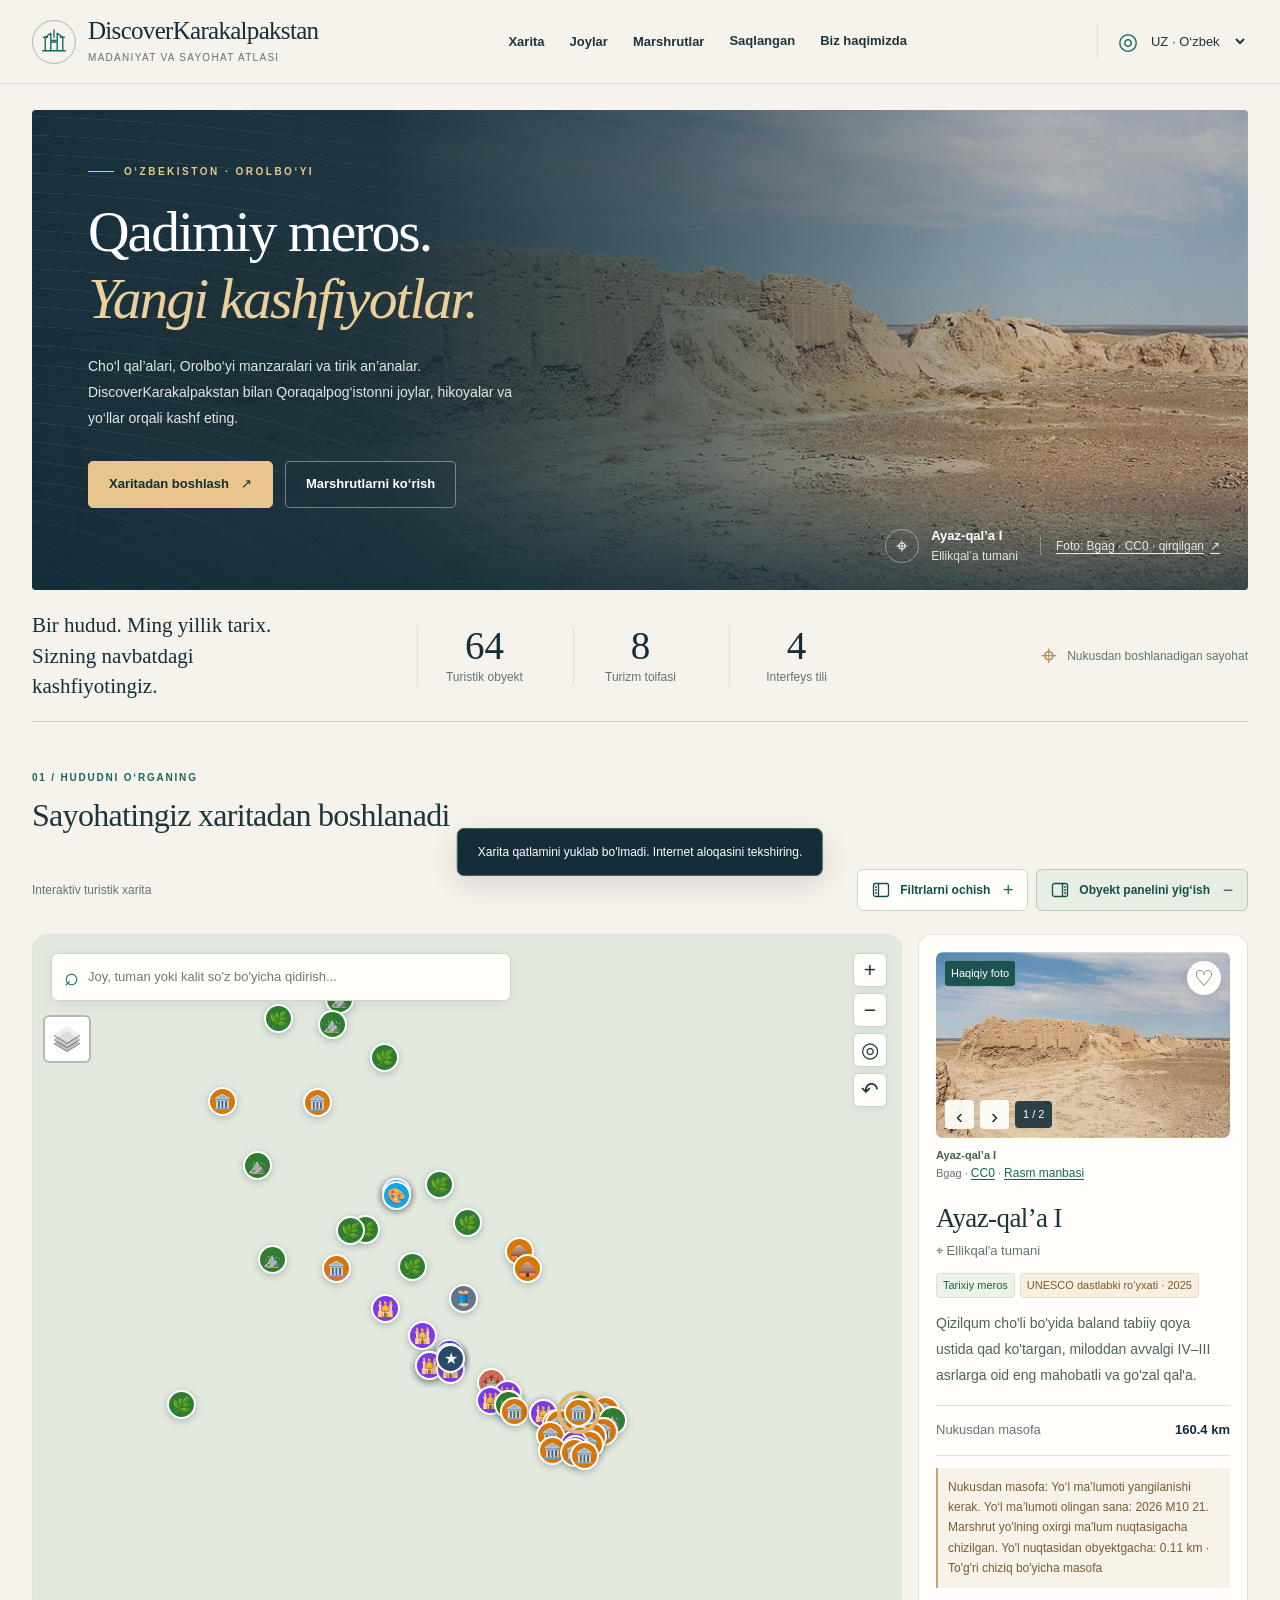
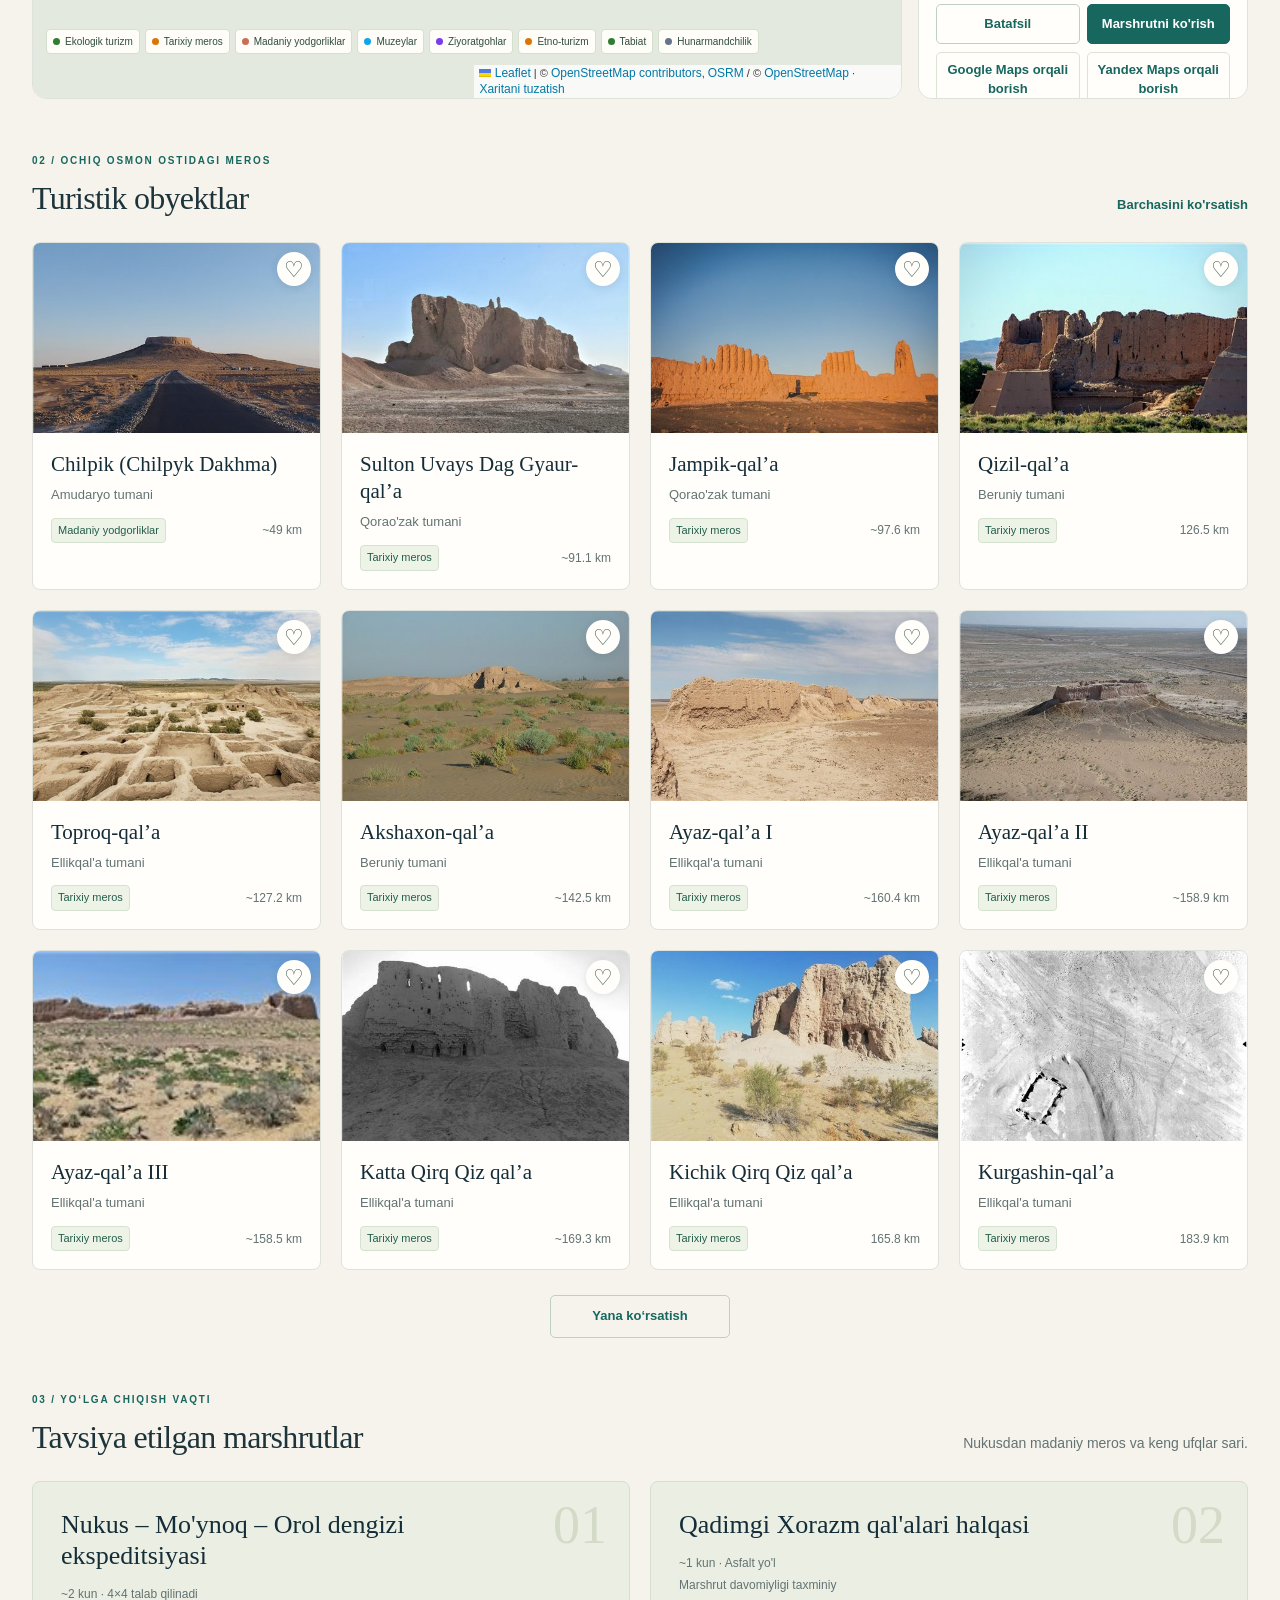
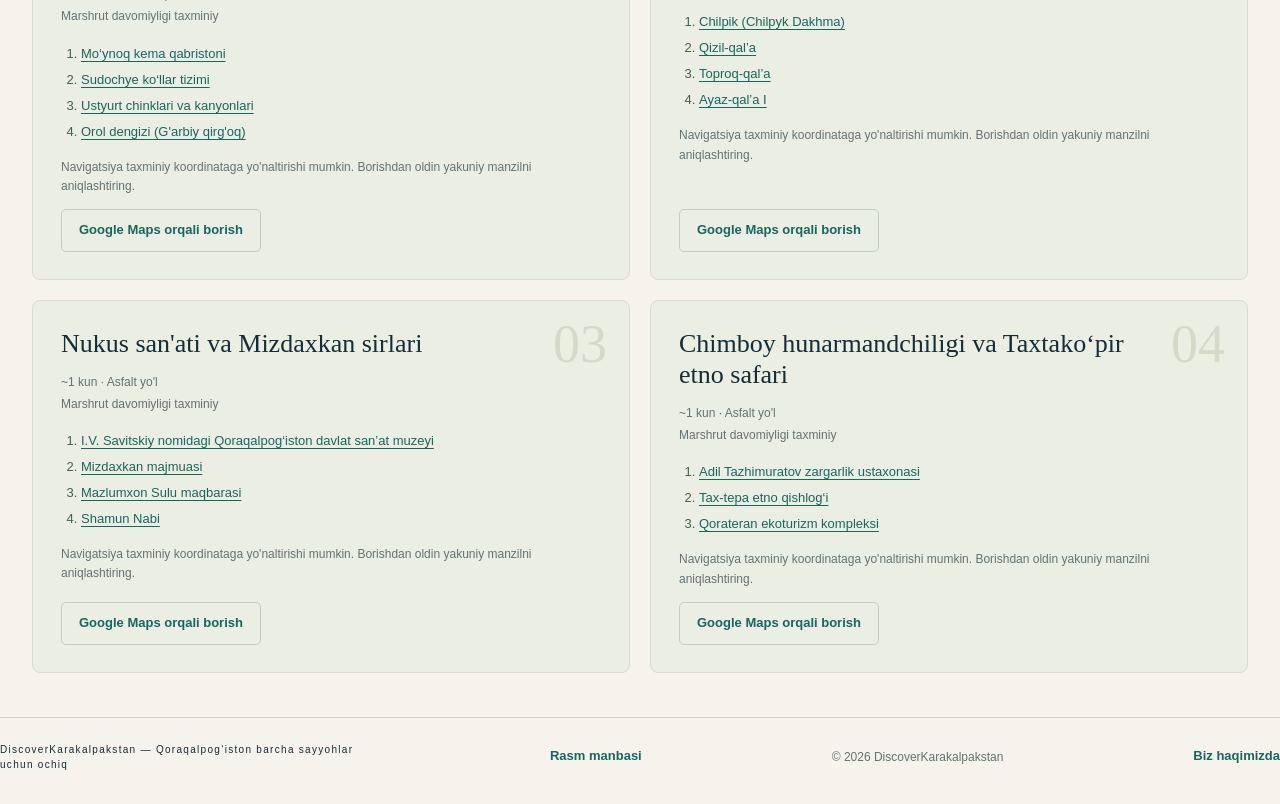
==== commit 93a10e1d: "Prepare DiscoverKarakalpakstan for Cloudflare Pages and Google Search" ====
--- a/index.html
+++ b/index.html
@@ -5,10 +5,37 @@
     <meta name="viewport" content="width=device-width, initial-scale=1" />
     <meta
       name="description"
-      content="Qoraqalpog‘istonning qal’alari, muzeylari, ziyoratgohlari va tabiiy maskanlari: interaktiv xarita, fotosuratlar va sayohat yo‘nalishlari."
+      content="DiscoverKarakalpakstan — Qoraqalpog‘iston bo‘ylab sayohat: 64 turistik maskan, interaktiv xarita, qal’alar, muzeylar va Nukusdan boshlanadigan yo‘nalishlar."
     />
     <meta name="theme-color" content="#142d38" />
-    <title>Qoraqalpog‘iston Travel — Madaniyat va sayohat atlasi</title>
+    <link rel="icon" type="image/svg+xml" href="favicon.svg" />
+    <title>DiscoverKarakalpakstan — Qoraqalpog‘iston sayohat atlasi</title>
+    <link rel="canonical" href="https://discoverkarakalpakstan.uz/" />
+    <meta property="og:type" content="website" />
+    <meta property="og:site_name" content="DiscoverKarakalpakstan" />
+    <meta property="og:url" content="https://discoverkarakalpakstan.uz/" />
+    <meta property="og:title" content="DiscoverKarakalpakstan — Qoraqalpog‘iston sayohat atlasi" />
+    <meta property="og:description" content="DiscoverKarakalpakstan — Qoraqalpog‘iston bo‘ylab sayohat: 64 turistik maskan, interaktiv xarita, qal’alar, muzeylar va Nukusdan boshlanadigan yo‘nalishlar." />
+    <meta property="og:image" content="https://discoverkarakalpakstan.uz/assets/images/destinations/07-ayaz-qala-i-02.jpg" />
+    <meta property="og:image:width" content="1200" />
+    <meta property="og:image:height" content="752" />
+    <meta property="og:image:alt" content="Ayaz-qal’a I — Bgag · CC0" />
+    <meta name="twitter:card" content="summary_large_image" />
+    <meta name="twitter:title" content="DiscoverKarakalpakstan — Qoraqalpog‘iston sayohat atlasi" />
+    <meta name="twitter:description" content="DiscoverKarakalpakstan — Qoraqalpog‘iston bo‘ylab sayohat: 64 turistik maskan, interaktiv xarita, qal’alar, muzeylar va Nukusdan boshlanadigan yo‘nalishlar." />
+    <meta name="twitter:image" content="https://discoverkarakalpakstan.uz/assets/images/destinations/07-ayaz-qala-i-02.jpg" />
+    <meta name="twitter:image:alt" content="Ayaz-qal’a I — Bgag · CC0" />
+    <script type="application/ld+json">
+      {
+        "@context": "https://schema.org",
+        "@type": "WebSite",
+        "@id": "https://discoverkarakalpakstan.uz/#website",
+        "name": "DiscoverKarakalpakstan",
+        "alternateName": ["Discover Karakalpakstan", "Qoraqalpog‘iston Travel", "Qaraqalpaqstan Travel", "Karakalpakstan Travel"],
+        "url": "https://discoverkarakalpakstan.uz/",
+        "inLanguage": ["uz", "kaa", "ru", "en"]
+      }
+    </script>
     <link rel="preload" as="image" href="assets/images/destinations/07-ayaz-qala-i-02.jpg" />
     <link rel="stylesheet" href="vendor/leaflet/leaflet.css" />
     <link rel="stylesheet" href="css/app.css" />
@@ -26,10 +53,10 @@
   <body>
     <a class="skip-link" href="#map-workspace" data-i18n="skipToMap">Xaritaga o‘tish</a>
     <header class="site-header">
-      <a class="brand" href="./" data-i18n-aria-label="siteTitle" aria-label="Qoraqalpog‘iston Travel">
+      <a class="brand" href="./" data-i18n-aria-label="siteTitle" aria-label="DiscoverKarakalpakstan">
         <span class="brand__mark" aria-hidden="true"><svg viewBox="0 0 40 40" fill="none"><path d="M6 31h28M9 30V14l7-5v9h8V9l7 5v16M16 30V20h8v10M7 14h5M28 14h5M20 5v9" stroke="currentColor" stroke-width="1.7" stroke-linecap="round" stroke-linejoin="round" /></svg></span>
         <span>
-          <strong data-i18n="brandRegion">Qoraqalpog‘iston</strong>
+          <strong>Discover<wbr />Karakalpakstan</strong>
           <small data-i18n="atlasLabel">Madaniyat va sayohat atlasi</small>
         </span>
       </a>
@@ -71,7 +98,7 @@
         <div class="atlas-hero__content">
           <p class="eyebrow atlas-hero__eyebrow"><span aria-hidden="true"></span><span data-i18n="heroEyebrow">O‘zbekiston · Orolbo‘yi</span></p>
           <h1 id="hero-title"><span data-i18n="heroTitle">Qadimiy meros.</span><em data-i18n="heroTitleAccent">Yangi kashfiyotlar.</em></h1>
-          <p class="atlas-hero__description" data-i18n="heroDescription">Cho‘l qal’alari, Orolbo‘yi manzaralari va tirik an’analar. Qoraqalpog‘istonni joylar, hikoyalar va yo‘llar orqali kashf eting.</p>
+          <p class="atlas-hero__description" data-i18n="heroDescription">Cho‘l qal’alari, Orolbo‘yi manzaralari va tirik an’analar. DiscoverKarakalpakstan bilan Qoraqalpog‘istonni joylar, hikoyalar va yo‘llar orqali kashf eting.</p>
           <div class="hero-actions">
             <a class="button button--sand" href="#map-workspace"><span data-i18n="heroMapAction">Xaritadan boshlash</span><span aria-hidden="true">↗</span></a>
             <a class="button button--ghost" href="#routes-section" data-i18n="heroRoutesAction">Marshrutlarni ko‘rish</a>
@@ -307,7 +334,7 @@
     </main>
     <footer class="site-footer">
       <span data-i18n="footerSlogan">
-        QORAQALPOG‘ISTON — BARCHA SAYYOHLAR UCHUN OCHIQ
+        DiscoverKarakalpakstan — Qoraqalpog‘iston barcha sayyohlar uchun ochiq
       </span>
       <button
         type="button"
@@ -320,7 +347,7 @@
       <span>
         ©
         <span id="footer-year">2026</span>
-        Qoraqalpog‘iston Travel
+        DiscoverKarakalpakstan
       </span>
       <button
         type="button"
